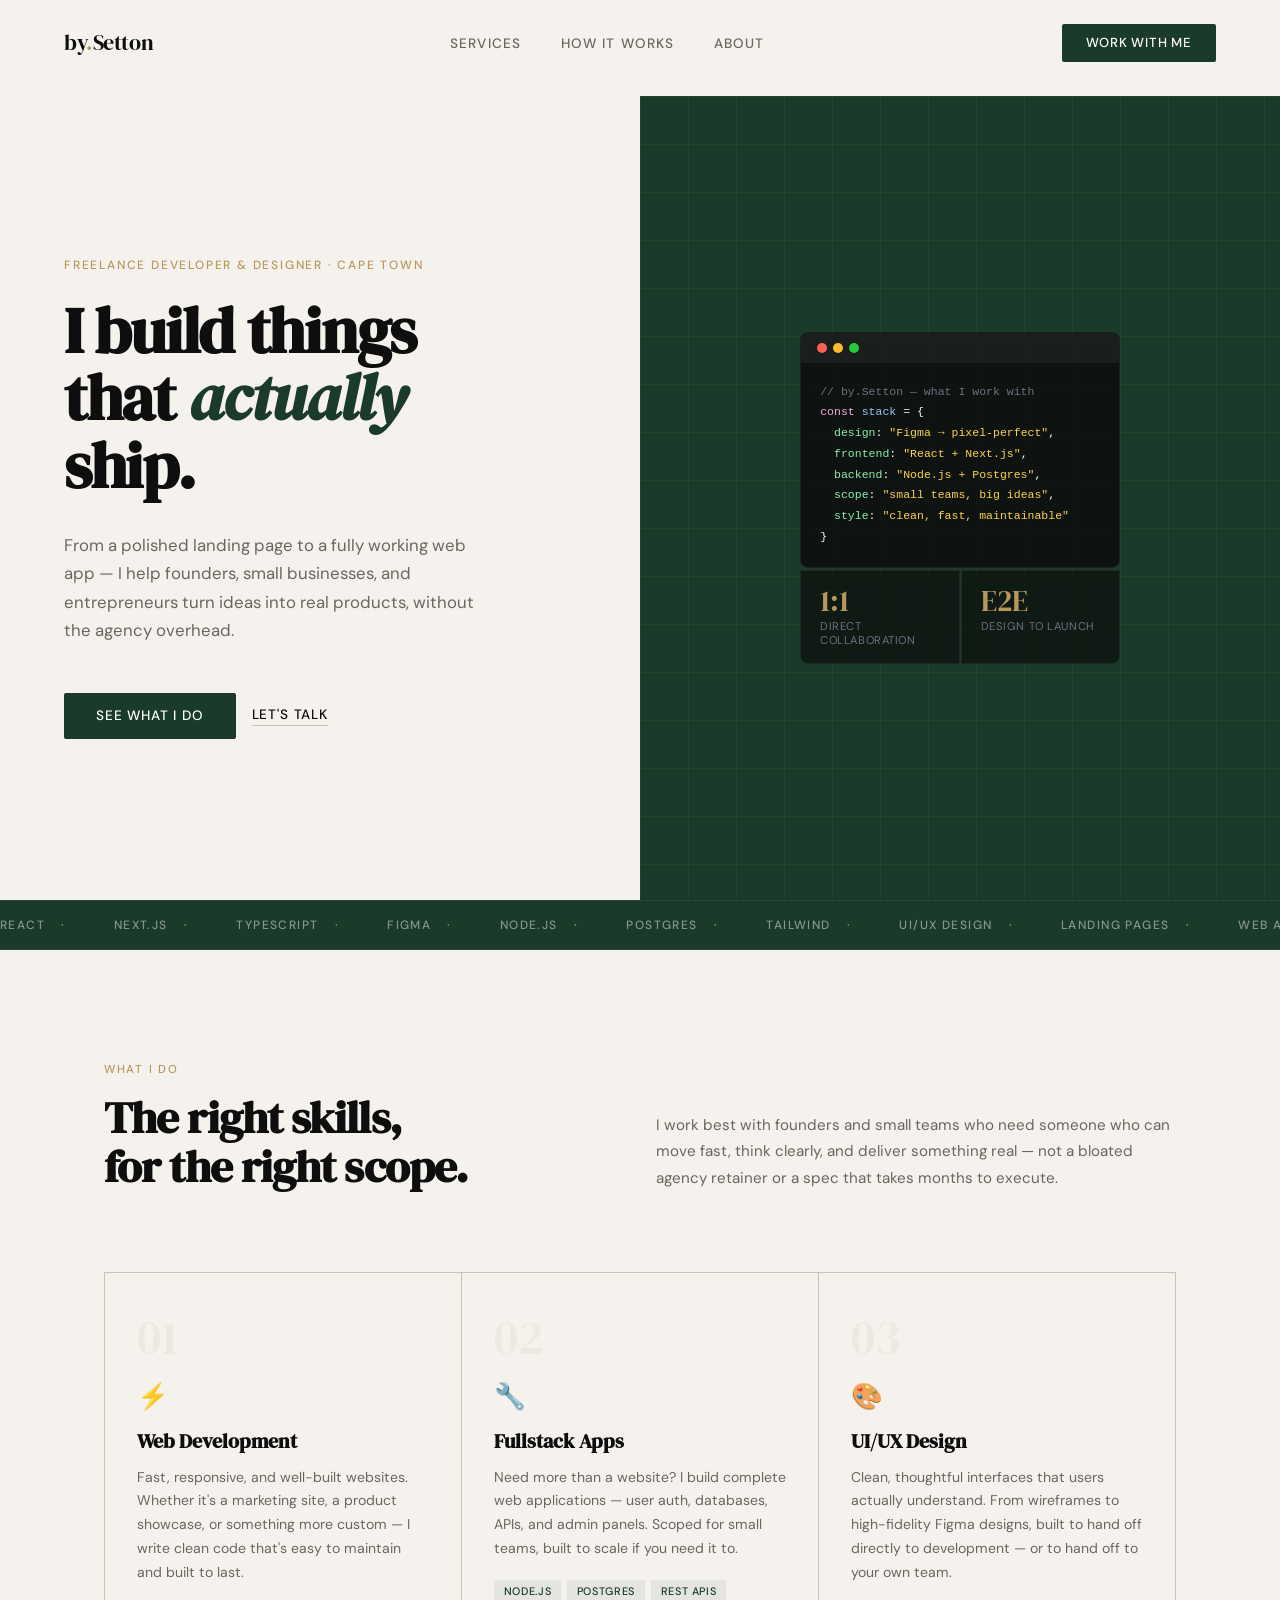
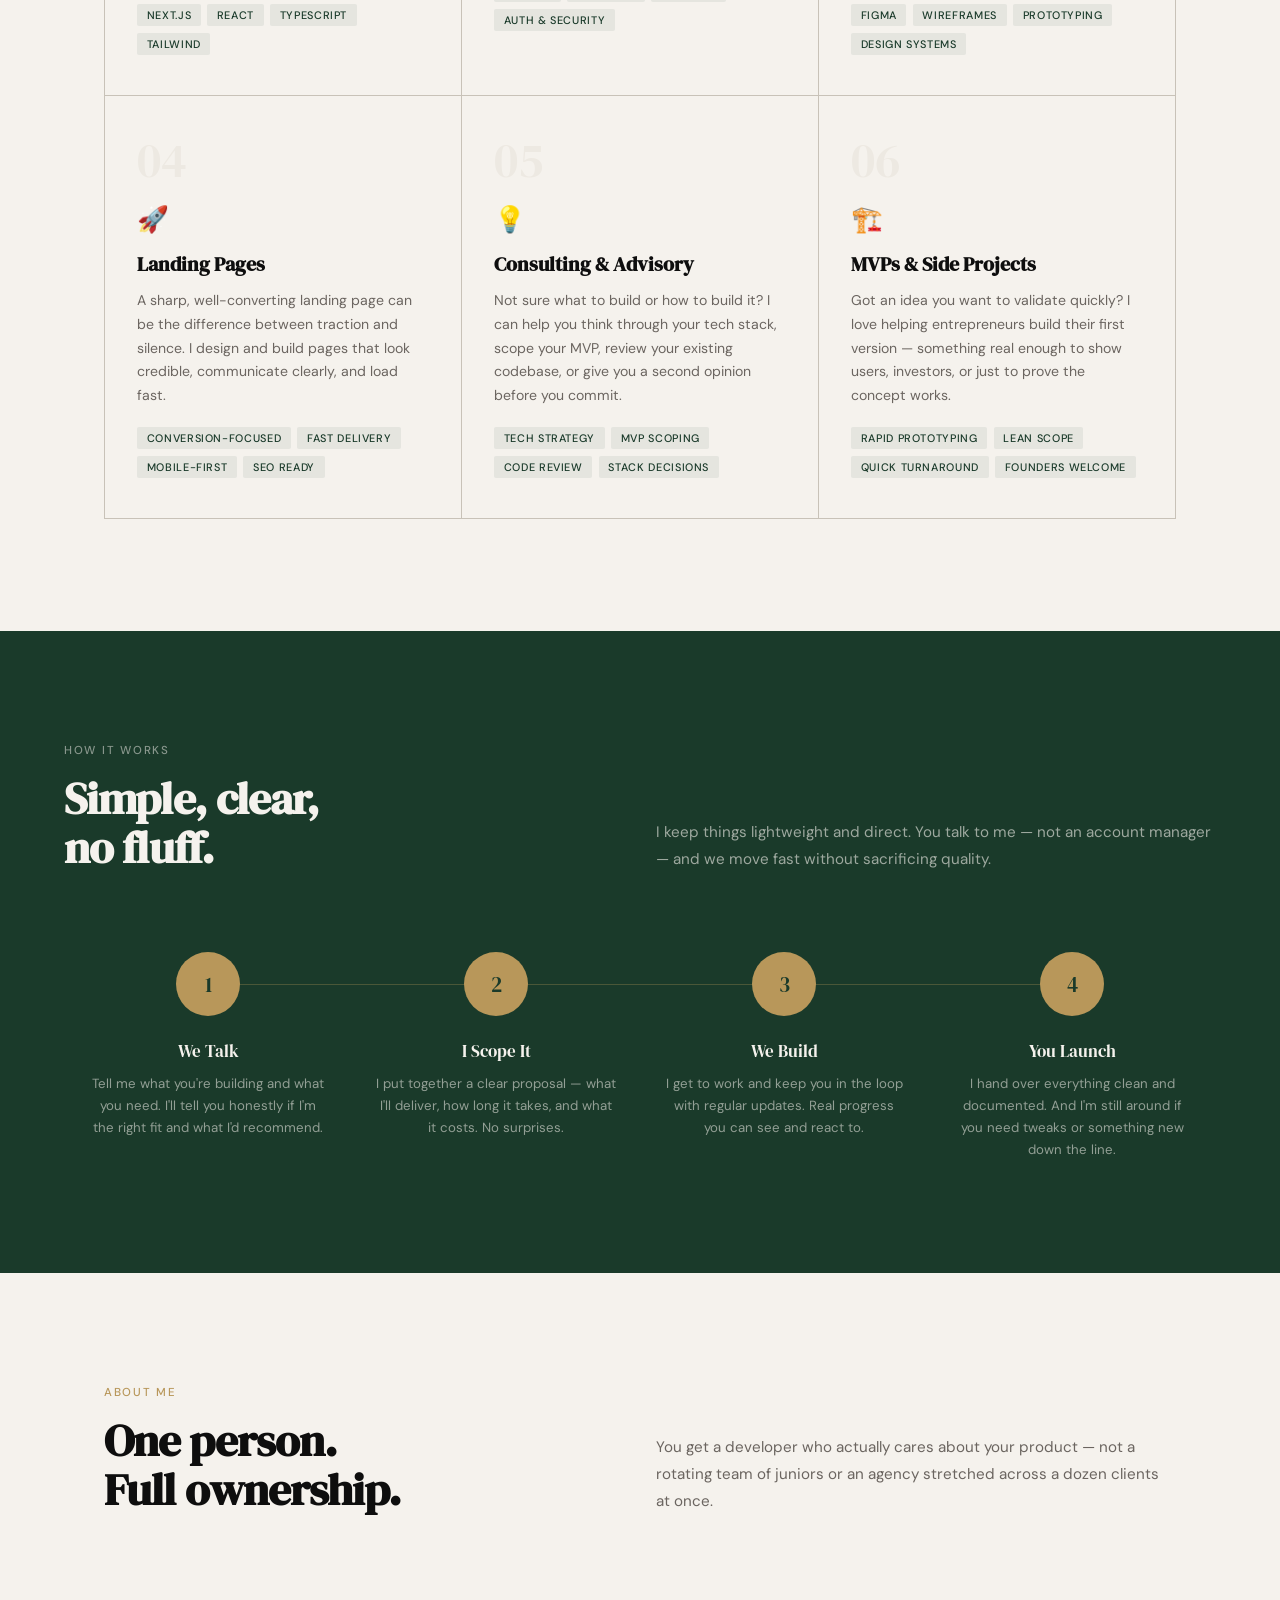
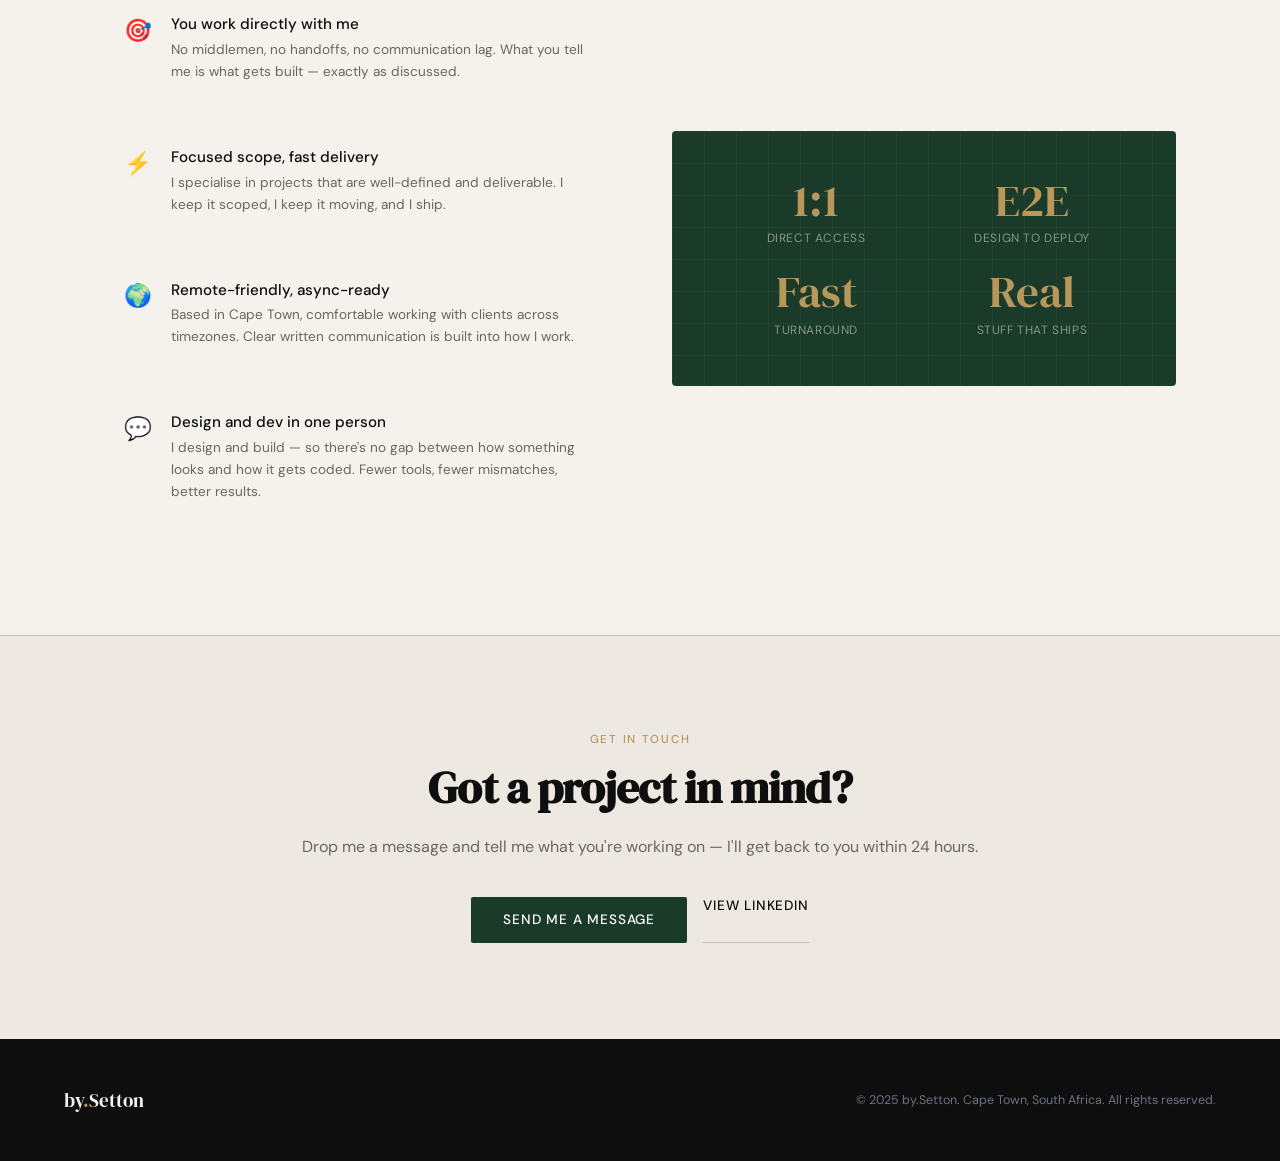
==== index.html @ 758e0b77 "root: Init commit" ====
<!DOCTYPE html>
<html lang="en">
<head>
<meta charset="UTF-8"/>
<meta name="viewport" content="width=device-width, initial-scale=1.0"/>
<title>by.Setton — Freelance Developer & Designer</title>
<link rel="preconnect" href="https://fonts.googleapis.com"/>
<link rel="preconnect" href="https://fonts.gstatic.com" crossorigin/>
<link href="https://fonts.googleapis.com/css2?family=DM+Serif+Display:ital@0;1&family=DM+Sans:wght@300;400;500&display=swap" rel="stylesheet"/>
<link rel="stylesheet" href="css/styles.css"/>
</head>
<body>

<!-- NAV -->
<nav id="nav">
  <div class="nav-logo">by<span>.</span>Setton</div>
  <ul class="nav-links">
    <li><a href="#services">Services</a></li>
    <li><a href="#process">How It Works</a></li>
    <li><a href="#why">About</a></li>
  </ul>
  <a href="#contact" class="nav-cta">Work With Me</a>
</nav>

<!-- HERO -->
<section class="hero">
  <div class="hero-left">
    <p class="hero-eyebrow">Freelance Developer & Designer · Cape Town</p>
    <h1 class="hero-title">I build things<br/>that <em>actually</em><br/>ship.</h1>
    <p class="hero-sub">From a polished landing page to a fully working web app — I help founders, small businesses, and entrepreneurs turn ideas into real products, without the agency overhead.</p>
    <div class="hero-actions">
      <a href="#services" class="btn-primary">See What I Do</a>
      <a href="#contact" class="btn-ghost">Let's Talk</a>
    </div>
  </div>
  <div class="hero-right">
    <div class="hero-grid"></div>
    <div class="hero-float">
      <div class="code-window">
        <div class="code-bar">
          <div class="code-dot"></div>
          <div class="code-dot"></div>
          <div class="code-dot"></div>
        </div>
        <div class="code-body">
          <div><span class="c-gray">// by.Setton — what I work with</span></div>
          <div><span class="c-pink">const</span> <span class="c-blue">stack</span> <span class="c-white">= {</span></div>
          <div>&nbsp; <span class="c-green">design</span><span class="c-white">:</span> <span class="c-gold">"Figma → pixel-perfect"</span><span class="c-white">,</span></div>
          <div>&nbsp; <span class="c-green">frontend</span><span class="c-white">:</span> <span class="c-gold">"React + Next.js"</span><span class="c-white">,</span></div>
          <div>&nbsp; <span class="c-green">backend</span><span class="c-white">:</span> <span class="c-gold">"Node.js + Postgres"</span><span class="c-white">,</span></div>
          <div>&nbsp; <span class="c-green">scope</span><span class="c-white">:</span> <span class="c-gold">"small teams, big ideas"</span><span class="c-white">,</span></div>
          <div>&nbsp; <span class="c-green">style</span><span class="c-white">:</span> <span class="c-gold">"clean, fast, maintainable"</span></div>
          <div><span class="c-white">}</span></div>
        </div>
      </div>
      <div class="stat-row">
        <div class="stat-card">
          <div class="stat-num">1:1</div>
          <div class="stat-label">Direct collaboration</div>
        </div>
        <div class="stat-card">
          <div class="stat-num">E2E</div>
          <div class="stat-label">Design to launch</div>
        </div>
      </div>
    </div>
  </div>
</section>

<!-- MARQUEE -->
<div class="marquee-wrap">
  <div class="marquee-track">
    <span class="marquee-item">React</span>
    <span class="marquee-item">Next.js</span>
    <span class="marquee-item">TypeScript</span>
    <span class="marquee-item">Figma</span>
    <span class="marquee-item">Node.js</span>
    <span class="marquee-item">Postgres</span>
    <span class="marquee-item">Tailwind</span>
    <span class="marquee-item">UI/UX Design</span>
    <span class="marquee-item">Landing Pages</span>
    <span class="marquee-item">Web Apps</span>
    <span class="marquee-item">MVPs</span>
    <span class="marquee-item">Consulting</span>
    <span class="marquee-item">React</span>
    <span class="marquee-item">Next.js</span>
    <span class="marquee-item">TypeScript</span>
    <span class="marquee-item">Figma</span>
    <span class="marquee-item">Node.js</span>
    <span class="marquee-item">Postgres</span>
    <span class="marquee-item">Tailwind</span>
    <span class="marquee-item">UI/UX Design</span>
    <span class="marquee-item">Landing Pages</span>
    <span class="marquee-item">Web Apps</span>
    <span class="marquee-item">MVPs</span>
    <span class="marquee-item">Consulting</span>
  </div>
</div>

<!-- SERVICES -->
<section class="services" id="services">
  <div class="section-header">
    <div>
      <p class="section-eyebrow">What I Do</p>
      <h2 class="section-title">The right skills,<br/>for the right scope.</h2>
    </div>
    <p class="section-desc">I work best with founders and small teams who need someone who can move fast, think clearly, and deliver something real — not a bloated agency retainer or a spec that takes months to execute.</p>
  </div>

  <div class="services-grid">

    <div class="service-card">
      <div class="service-num">01</div>
      <div class="service-icon">⚡</div>
      <h3 class="service-name">Web Development</h3>
      <p class="service-desc">Fast, responsive, and well-built websites. Whether it's a marketing site, a product showcase, or something more custom — I write clean code that's easy to maintain and built to last.</p>
      <div class="service-tags">
        <span class="tag">Next.js</span>
        <span class="tag">React</span>
        <span class="tag">TypeScript</span>
        <span class="tag">Tailwind</span>
      </div>
    </div>

    <div class="service-card">
      <div class="service-num">02</div>
      <div class="service-icon">🔧</div>
      <h3 class="service-name">Fullstack Apps</h3>
      <p class="service-desc">Need more than a website? I build complete web applications — user auth, databases, APIs, and admin panels. Scoped for small teams, built to scale if you need it to.</p>
      <div class="service-tags">
        <span class="tag">Node.js</span>
        <span class="tag">Postgres</span>
        <span class="tag">REST APIs</span>
        <span class="tag">Auth & Security</span>
      </div>
    </div>

    <div class="service-card">
      <div class="service-num">03</div>
      <div class="service-icon">🎨</div>
      <h3 class="service-name">UI/UX Design</h3>
      <p class="service-desc">Clean, thoughtful interfaces that users actually understand. From wireframes to high-fidelity Figma designs, built to hand off directly to development — or to hand off to your own team.</p>
      <div class="service-tags">
        <span class="tag">Figma</span>
        <span class="tag">Wireframes</span>
        <span class="tag">Prototyping</span>
        <span class="tag">Design Systems</span>
      </div>
    </div>

    <div class="service-card">
      <div class="service-num">04</div>
      <div class="service-icon">🚀</div>
      <h3 class="service-name">Landing Pages</h3>
      <p class="service-desc">A sharp, well-converting landing page can be the difference between traction and silence. I design and build pages that look credible, communicate clearly, and load fast.</p>
      <div class="service-tags">
        <span class="tag">Conversion-focused</span>
        <span class="tag">Fast delivery</span>
        <span class="tag">Mobile-first</span>
        <span class="tag">SEO ready</span>
      </div>
    </div>

    <div class="service-card">
      <div class="service-num">05</div>
      <div class="service-icon">💡</div>
      <h3 class="service-name">Consulting & Advisory</h3>
      <p class="service-desc">Not sure what to build or how to build it? I can help you think through your tech stack, scope your MVP, review your existing codebase, or give you a second opinion before you commit.</p>
      <div class="service-tags">
        <span class="tag">Tech strategy</span>
        <span class="tag">MVP scoping</span>
        <span class="tag">Code review</span>
        <span class="tag">Stack decisions</span>
      </div>
    </div>

    <div class="service-card">
      <div class="service-num">06</div>
      <div class="service-icon">🏗️</div>
      <h3 class="service-name">MVPs & Side Projects</h3>
      <p class="service-desc">Got an idea you want to validate quickly? I love helping entrepreneurs build their first version — something real enough to show users, investors, or just to prove the concept works.</p>
      <div class="service-tags">
        <span class="tag">Rapid prototyping</span>
        <span class="tag">Lean scope</span>
        <span class="tag">Quick turnaround</span>
        <span class="tag">Founders welcome</span>
      </div>
    </div>

  </div>
</section>

<!-- PROCESS -->
<section class="process" id="process">
  <div class="process-inner">
    <div class="section-header">
      <div>
        <p class="section-eyebrow">How It Works</p>
        <h2 class="section-title">Simple, clear,<br/>no fluff.</h2>
      </div>
      <p class="section-desc">I keep things lightweight and direct. You talk to me — not an account manager — and we move fast without sacrificing quality.</p>
    </div>
    <div class="process-steps">
      <div class="step">
        <div class="step-num">1</div>
        <div class="step-name">We Talk</div>
        <div class="step-desc">Tell me what you're building and what you need. I'll tell you honestly if I'm the right fit and what I'd recommend.</div>
      </div>
      <div class="step">
        <div class="step-num">2</div>
        <div class="step-name">I Scope It</div>
        <div class="step-desc">I put together a clear proposal — what I'll deliver, how long it takes, and what it costs. No surprises.</div>
      </div>
      <div class="step">
        <div class="step-num">3</div>
        <div class="step-name">We Build</div>
        <div class="step-desc">I get to work and keep you in the loop with regular updates. Real progress you can see and react to.</div>
      </div>
      <div class="step">
        <div class="step-num">4</div>
        <div class="step-name">You Launch</div>
        <div class="step-desc">I hand over everything clean and documented. And I'm still around if you need tweaks or something new down the line.</div>
      </div>
    </div>
  </div>
</section>

<!-- WHY -->
<section id="why">
  <div class="why">
    <div class="section-header">
      <div>
        <p class="section-eyebrow">About Me</p>
        <h2 class="section-title">One person.<br/>Full ownership.</h2>
      </div>
      <p class="section-desc">You get a developer who actually cares about your product — not a rotating team of juniors or an agency stretched across a dozen clients at once.</p>
    </div>
    <div class="why-grid">
      <div class="why-list">
        <div class="why-item">
          <div class="why-icon">🎯</div>
          <div>
            <div class="why-text-title">You work directly with me</div>
            <div class="why-text-body">No middlemen, no handoffs, no communication lag. What you tell me is what gets built — exactly as discussed.</div>
          </div>
        </div>
        <div class="why-item">
          <div class="why-icon">⚡</div>
          <div>
            <div class="why-text-title">Focused scope, fast delivery</div>
            <div class="why-text-body">I specialise in projects that are well-defined and deliverable. I keep it scoped, I keep it moving, and I ship.</div>
          </div>
        </div>
        <div class="why-item">
          <div class="why-icon">🌍</div>
          <div>
            <div class="why-text-title">Remote-friendly, async-ready</div>
            <div class="why-text-body">Based in Cape Town, comfortable working with clients across timezones. Clear written communication is built into how I work.</div>
          </div>
        </div>
        <div class="why-item">
          <div class="why-icon">💬</div>
          <div>
            <div class="why-text-title">Design and dev in one person</div>
            <div class="why-text-body">I design and build — so there's no gap between how something looks and how it gets coded. Fewer tools, fewer mismatches, better results.</div>
          </div>
        </div>
      </div>
      <div class="why-visual">
        <div class="why-visual-grid"></div>
        <div class="why-stat-grid">
          <div class="why-stat">
            <div class="why-stat-num">1:1</div>
            <div class="why-stat-label">Direct access</div>
          </div>
          <div class="why-stat">
            <div class="why-stat-num">E2E</div>
            <div class="why-stat-label">Design to deploy</div>
          </div>
          <div class="why-stat">
            <div class="why-stat-num">Fast</div>
            <div class="why-stat-label">Turnaround</div>
          </div>
          <div class="why-stat">
            <div class="why-stat-num">Real</div>
            <div class="why-stat-label">Stuff that ships</div>
          </div>
        </div>
      </div>
    </div>
  </div>
</section>

<!-- CTA -->
<section class="cta-section" id="contact">
  <p class="section-eyebrow">Get In Touch</p>
  <h2 class="section-title">Got a project in mind?</h2>
  <p class="cta-sub">Drop me a message and tell me what you're working on — I'll get back to you within 24 hours.</p>
  <div class="cta-buttons">
    <a href="mailto:setton.b@gmail.com" class="btn-primary">Send Me a Message</a>
    <a href="https://linkedin.com/in/baraksetton-a62919128" class="btn-ghost" target="_blank">View LinkedIn</a>
  </div>
</section>

<!-- FOOTER -->
<footer>
  <div class="footer-logo">by<span>.</span>Setton</div>
  <div class="footer-right">© 2025 by.Setton. Cape Town, South Africa. All rights reserved.</div>
</footer>

<script src="js/script.js"></script>
</body>
</html>
---- css/styles.css ----
*, *::before, *::after { box-sizing: border-box; margin: 0; padding: 0; }

  :root {
    --ink:    #0E0E0E;
    --paper:  #F5F2ED;
    --cream:  #EDE9E2;
    --stone:  #C8C2B8;
    --accent: #1A3A2A;
    --gold:   #B8975A;
    --mid:    #6B6560;
    --white:  #FFFFFF;
  }

  html { scroll-behavior: smooth; }

  body {
    font-family: 'DM Sans', sans-serif;
    background: var(--paper);
    color: var(--ink);
    overflow-x: hidden;
  }

  /* ── NAV ── */
  nav {
    position: fixed; top: 0; left: 0; right: 0; z-index: 100;
    display: flex; align-items: center; justify-content: space-between;
    padding: 1.5rem 4rem;
    background: transparent;
    transition: background 0.4s, backdrop-filter 0.4s;
  }
  nav.scrolled {
    background: rgba(245,242,237,0.92);
    backdrop-filter: blur(12px);
    border-bottom: 1px solid var(--stone);
  }
  .nav-logo {
    font-family: 'DM Serif Display', serif;
    font-size: 1.35rem;
    color: var(--ink);
    letter-spacing: -0.02em;
  }
  .nav-logo span { color: var(--gold); }
  .nav-links { display: flex; gap: 2.5rem; list-style: none; }
  .nav-links a {
    font-size: 0.85rem; font-weight: 500; letter-spacing: 0.08em;
    text-transform: uppercase; color: var(--mid); text-decoration: none;
    transition: color 0.2s;
  }
  .nav-links a:hover { color: var(--ink); }
  .nav-cta {
    font-size: 0.82rem; font-weight: 500; letter-spacing: 0.06em;
    text-transform: uppercase; color: var(--white);
    background: var(--accent); padding: 0.65rem 1.5rem;
    text-decoration: none; border-radius: 2px;
    transition: background 0.2s, transform 0.15s;
  }
  .nav-cta:hover { background: var(--gold); transform: translateY(-1px); }

  /* ── HERO ── */
  .hero {
    min-height: 100vh;
    display: grid;
    grid-template-columns: 1fr 1fr;
    padding-top: 6rem;
    overflow: hidden;
  }
  .hero-left {
    display: flex; flex-direction: column; justify-content: center;
    padding: 6rem 4rem 6rem 4rem;
    position: relative;
  }
  .hero-eyebrow {
    font-size: 0.75rem; font-weight: 500; letter-spacing: 0.15em;
    text-transform: uppercase; color: var(--gold); margin-bottom: 1.5rem;
    opacity: 0; animation: fadeUp 0.8s 0.2s forwards;
  }
  .hero-title {
    font-family: 'DM Serif Display', serif;
    font-size: clamp(3rem, 5vw, 4.8rem);
    line-height: 1.05;
    letter-spacing: -0.02em;
    color: var(--ink);
    margin-bottom: 2rem;
    opacity: 0; animation: fadeUp 0.8s 0.4s forwards;
  }
  .hero-title em { font-style: italic; color: var(--accent); }
  .hero-sub {
    font-size: 1.05rem; line-height: 1.7; color: var(--mid);
    max-width: 420px; margin-bottom: 3rem;
    opacity: 0; animation: fadeUp 0.8s 0.6s forwards;
  }
  .hero-actions {
    display: flex; gap: 1rem; align-items: center;
    opacity: 0; animation: fadeUp 0.8s 0.8s forwards;
  }
  .btn-primary {
    font-size: 0.85rem; font-weight: 500; letter-spacing: 0.06em;
    text-transform: uppercase; color: var(--white);
    background: var(--accent); padding: 0.9rem 2rem;
    text-decoration: none; border-radius: 2px;
    transition: background 0.2s, transform 0.15s;
  }
  .btn-primary:hover { background: var(--gold); transform: translateY(-2px); }
  .btn-ghost {
    font-size: 0.85rem; font-weight: 500; letter-spacing: 0.06em;
    text-transform: uppercase; color: var(--ink);
    text-decoration: none; border-bottom: 1px solid var(--stone);
    padding-bottom: 2px; transition: border-color 0.2s, color 0.2s;
  }
  .btn-ghost:hover { border-color: var(--gold); color: var(--gold); }

  .hero-right {
    position: relative; overflow: hidden;
    background: var(--accent);
    display: flex; align-items: center; justify-content: center;
  }
  .hero-grid {
    position: absolute; inset: 0;
    background-image:
      linear-gradient(rgba(184,151,90,0.08) 1px, transparent 1px),
      linear-gradient(90deg, rgba(184,151,90,0.08) 1px, transparent 1px);
    background-size: 48px 48px;
  }
  .hero-float {
    position: relative; z-index: 2;
    display: flex; flex-direction: column; gap: 1px;
    width: 320px;
    opacity: 0; animation: fadeIn 1s 1s forwards;
  }
  .code-window {
    background: rgba(14,14,14,0.85); border-radius: 8px;
    overflow: hidden; backdrop-filter: blur(8px);
    border: 1px solid rgba(255,255,255,0.06);
  }
  .code-bar {
    background: rgba(255,255,255,0.05); padding: 0.6rem 1rem;
    display: flex; gap: 6px; align-items: center;
  }
  .code-dot { width: 10px; height: 10px; border-radius: 50%; }
  .code-dot:nth-child(1) { background: #FF5F57; }
  .code-dot:nth-child(2) { background: #FEBC2E; }
  .code-dot:nth-child(3) { background: #28C840; }
  .code-body { padding: 1.2rem 1.2rem; font-family: 'Courier New', monospace; font-size: 0.72rem; line-height: 1.8; }
  .c-gray  { color: #6B7280; }
  .c-green { color: #86EFAC; }
  .c-blue  { color: #93C5FD; }
  .c-gold  { color: #FCD34D; }
  .c-white { color: #F9FAFB; }
  .c-pink  { color: #F9A8D4; }

  .stat-row {
    display: grid; grid-template-columns: 1fr 1fr; gap: 1px; margin-top: 1px;
  }
  .stat-card {
    background: rgba(14,14,14,0.7); padding: 1rem 1.2rem;
    backdrop-filter: blur(8px);
    border: 1px solid rgba(255,255,255,0.06);
  }
  .stat-card:first-child { border-radius: 0 0 0 8px; }
  .stat-card:last-child { border-radius: 0 0 8px 0; }
  .stat-num {
    font-family: 'DM Serif Display', serif;
    font-size: 1.8rem; color: var(--gold); line-height: 1;
    margin-bottom: 0.2rem;
  }
  .stat-label { font-size: 0.7rem; color: #6B7280; letter-spacing: 0.05em; text-transform: uppercase; }

  /* ── MARQUEE ── */
  .marquee-wrap {
    background: var(--accent); padding: 1rem 0; overflow: hidden;
    border-top: 1px solid rgba(255,255,255,0.06);
    border-bottom: 1px solid rgba(255,255,255,0.06);
  }
  .marquee-track {
    display: flex; gap: 3rem; width: max-content;
    animation: marquee 28s linear infinite;
  }
  .marquee-item {
    font-size: 0.75rem; font-weight: 500; letter-spacing: 0.12em;
    text-transform: uppercase; color: rgba(245,242,237,0.5);
    white-space: nowrap; display: flex; align-items: center; gap: 1rem;
  }
  .marquee-item::after { content: "·"; color: var(--gold); }

  /* ── SERVICES ── */
  .services {
    padding: 7rem 4rem;
    max-width: 1200px; margin: 0 auto;
  }
  .section-header {
    display: grid; grid-template-columns: 1fr 1fr;
    gap: 2rem; align-items: end;
    margin-bottom: 5rem;
  }
  .section-eyebrow {
    font-size: 0.72rem; font-weight: 500; letter-spacing: 0.15em;
    text-transform: uppercase; color: var(--gold);
    margin-bottom: 1rem;
  }
  .section-title {
    font-family: 'DM Serif Display', serif;
    font-size: clamp(2rem, 3.5vw, 3rem);
    line-height: 1.1; letter-spacing: -0.02em; color: var(--ink);
  }
  .section-desc {
    font-size: 0.95rem; line-height: 1.75; color: var(--mid);
    align-self: end;
  }

  .services-grid {
    display: grid;
    grid-template-columns: repeat(3, 1fr);
    gap: 1px;
    background: var(--stone);
    border: 1px solid var(--stone);
  }
  .service-card {
    background: var(--paper);
    padding: 2.5rem 2rem;
    transition: background 0.3s;
    cursor: default;
    position: relative; overflow: hidden;
  }
  .service-card::before {
    content: '';
    position: absolute; bottom: 0; left: 0; right: 0;
    height: 3px; background: var(--gold);
    transform: scaleX(0); transform-origin: left;
    transition: transform 0.3s;
  }
  .service-card:hover { background: var(--cream); }
  .service-card:hover::before { transform: scaleX(1); }
  .service-num {
    font-family: 'DM Serif Display', serif;
    font-size: 3rem; color: var(--cream);
    line-height: 1; margin-bottom: 1.2rem;
    transition: color 0.3s;
  }
  .service-card:hover .service-num { color: var(--stone); }
  .service-icon { font-size: 1.6rem; margin-bottom: 1rem; }
  .service-name {
    font-family: 'DM Serif Display', serif;
    font-size: 1.25rem; color: var(--ink);
    margin-bottom: 0.8rem; line-height: 1.2;
  }
  .service-desc {
    font-size: 0.88rem; line-height: 1.7; color: var(--mid);
    margin-bottom: 1.2rem;
  }
  .service-tags { display: flex; flex-wrap: wrap; gap: 0.4rem; }
  .tag {
    font-size: 0.68rem; font-weight: 500; letter-spacing: 0.06em;
    text-transform: uppercase; color: var(--accent);
    background: rgba(26,58,42,0.07);
    padding: 0.25rem 0.6rem; border-radius: 2px;
  }

  /* ── PROCESS ── */
  .process {
    background: var(--accent);
    padding: 7rem 4rem;
  }
  .process-inner { max-width: 1200px; margin: 0 auto; }
  .process .section-title,
  .process .section-eyebrow { color: rgba(245,242,237,0.5); }
  .process .section-title { color: var(--paper); }
  .process .section-desc { color: rgba(245,242,237,0.6); }

  .process-steps {
    display: grid; grid-template-columns: repeat(4, 1fr);
    gap: 0; margin-top: 4rem;
    position: relative;
  }
  .process-steps::before {
    content: '';
    position: absolute; top: 2rem; left: 12.5%; right: 12.5%;
    height: 1px; background: rgba(184,151,90,0.3);
  }
  .step { padding: 0 1.5rem; text-align: center; }
  .step-num {
    width: 4rem; height: 4rem; border-radius: 50%;
    background: var(--gold); color: var(--accent);
    font-family: 'DM Serif Display', serif; font-size: 1.3rem;
    display: flex; align-items: center; justify-content: center;
    margin: 0 auto 1.5rem; position: relative; z-index: 1;
  }
  .step-name {
    font-family: 'DM Serif Display', serif;
    font-size: 1.05rem; color: var(--paper);
    margin-bottom: 0.6rem;
  }
  .step-desc { font-size: 0.83rem; line-height: 1.65; color: rgba(245,242,237,0.55); }

  /* ── WHY ME ── */
  .why {
    padding: 7rem 4rem;
    max-width: 1200px; margin: 0 auto;
  }
  .why-grid {
    display: grid; grid-template-columns: 1fr 1fr;
    gap: 4rem; align-items: center; margin-top: 4rem;
  }
  .why-list { display: flex; flex-direction: column; gap: 1.5rem; }
  .why-item {
    display: flex; gap: 1.2rem; align-items: flex-start;
    padding: 1.2rem; border: 1px solid transparent;
    border-radius: 4px; transition: border-color 0.2s, background 0.2s;
  }
  .why-item:hover { border-color: var(--stone); background: var(--cream); }
  .why-icon { font-size: 1.4rem; flex-shrink: 0; margin-top: 0.1rem; }
  .why-text-title { font-weight: 500; font-size: 0.95rem; margin-bottom: 0.3rem; color: var(--ink); }
  .why-text-body { font-size: 0.85rem; line-height: 1.6; color: var(--mid); }
  .why-visual {
    background: var(--accent); border-radius: 4px;
    padding: 3rem; position: relative; overflow: hidden;
  }
  .why-visual-grid {
    position: absolute; inset: 0;
    background-image:
      linear-gradient(rgba(184,151,90,0.07) 1px, transparent 1px),
      linear-gradient(90deg, rgba(184,151,90,0.07) 1px, transparent 1px);
    background-size: 32px 32px;
  }
  .why-stat-grid { display: grid; grid-template-columns: 1fr 1fr; gap: 1.5rem; position: relative; z-index: 1; }
  .why-stat { text-align: center; }
  .why-stat-num {
    font-family: 'DM Serif Display', serif;
    font-size: 2.8rem; color: var(--gold); line-height: 1;
  }
  .why-stat-label { font-size: 0.75rem; color: rgba(245,242,237,0.5); margin-top: 0.4rem; letter-spacing: 0.05em; text-transform: uppercase; }

  /* ── CTA ── */
  .cta-section {
    background: var(--cream); border-top: 1px solid var(--stone);
    padding: 6rem 4rem; text-align: center;
  }
  .cta-section .section-title { margin: 0.5rem auto 1.5rem; max-width: 560px; }
  .cta-sub { font-size: 1rem; color: var(--mid); margin-bottom: 2.5rem; }
  .cta-buttons { display: flex; gap: 1rem; justify-content: center; }

  /* ── FOOTER ── */
  footer {
    background: var(--ink); padding: 3rem 4rem;
    display: flex; align-items: center; justify-content: space-between;
  }
  .footer-logo {
    font-family: 'DM Serif Display', serif;
    font-size: 1.2rem; color: var(--paper);
  }
  .footer-logo span { color: var(--gold); }
  .footer-right { font-size: 0.78rem; color: #6B7280; }

  /* ── ANIMATIONS ── */
  @keyframes fadeUp {
    from { opacity: 0; transform: translateY(24px); }
    to   { opacity: 1; transform: translateY(0); }
  }
  @keyframes fadeIn {
    from { opacity: 0; } to { opacity: 1; }
  }
  @keyframes marquee {
    from { transform: translateX(0); }
    to   { transform: translateX(-50%); }
  }

  /* ── RESPONSIVE ── */
  @media (max-width: 900px) {
    nav { padding: 1.2rem 1.5rem; }
    .nav-links { display: none; }
    .hero { grid-template-columns: 1fr; }
    .hero-right { min-height: 320px; }
    .hero-left { padding: 5rem 1.5rem 3rem; }
    .services, .why, .cta-section { padding: 4rem 1.5rem; }
    .process { padding: 4rem 1.5rem; }
    .services-grid { grid-template-columns: 1fr; }
    .section-header { grid-template-columns: 1fr; }
    .process-steps { grid-template-columns: 1fr 1fr; }
    .process-steps::before { display: none; }
    .why-grid { grid-template-columns: 1fr; }
    footer { flex-direction: column; gap: 1rem; text-align: center; }
  }
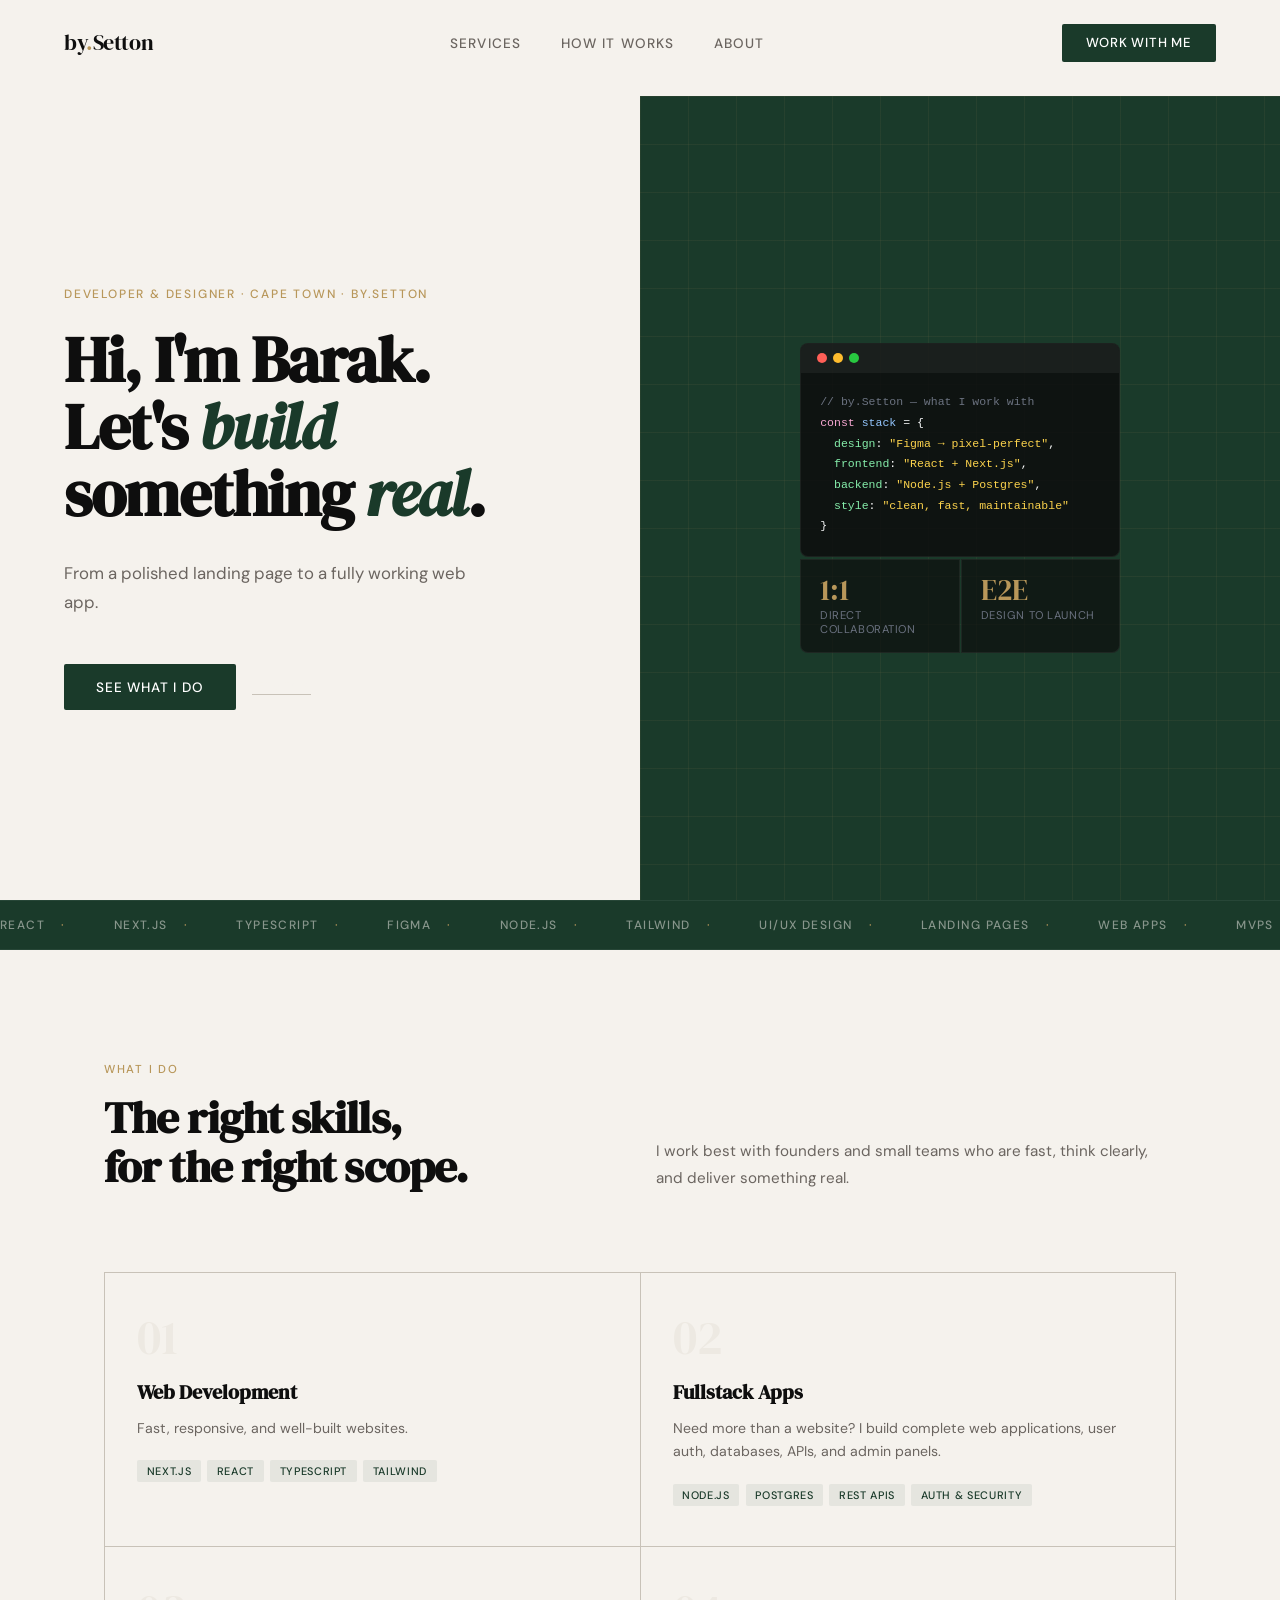
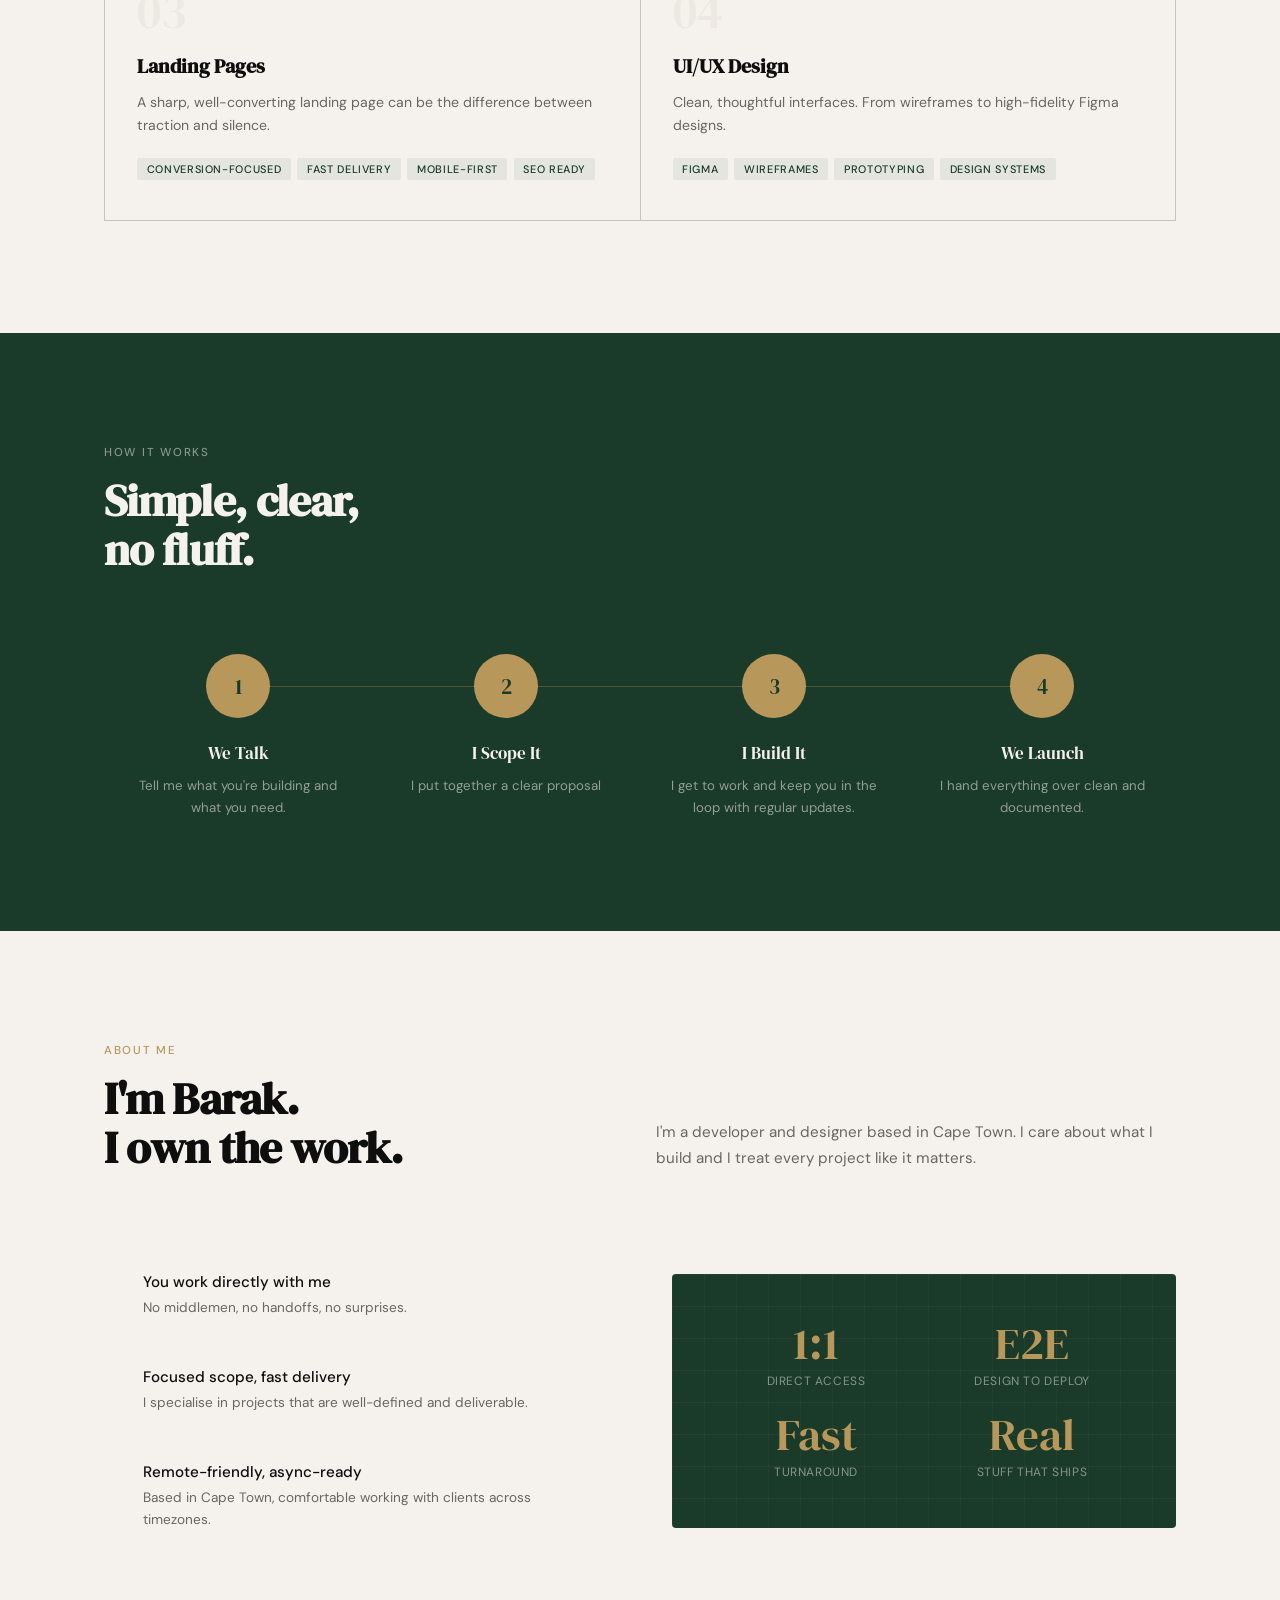
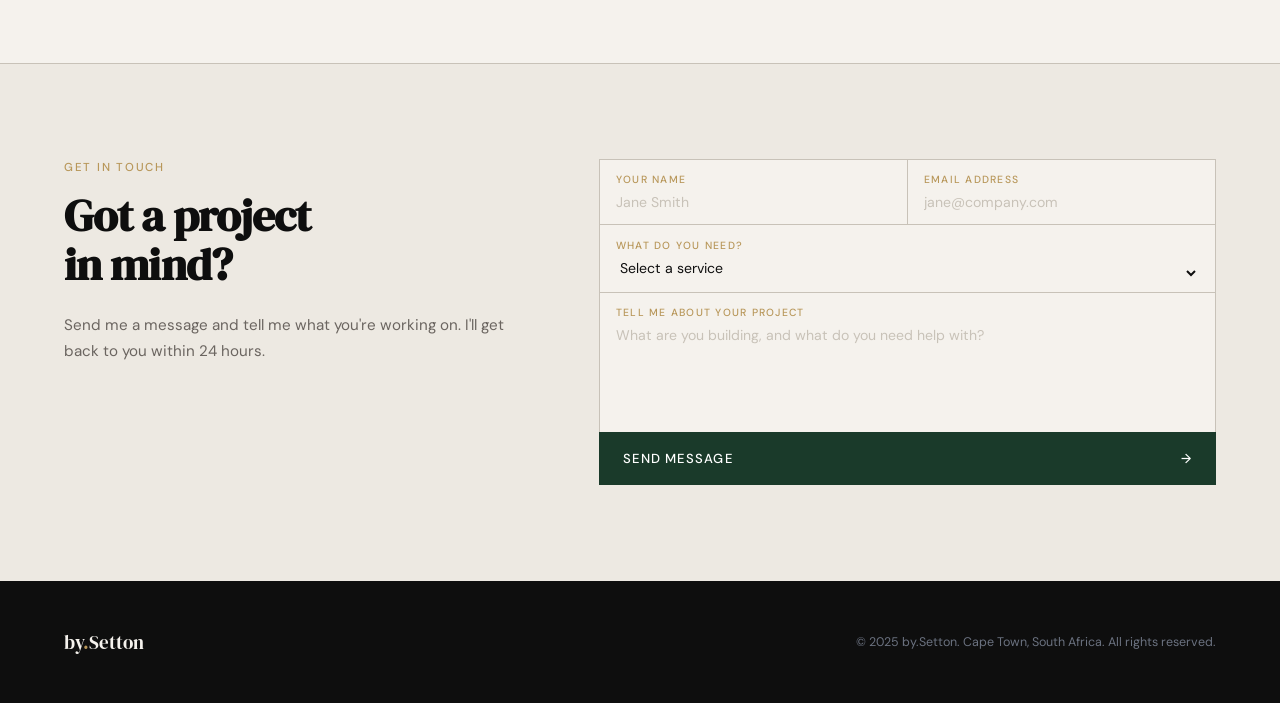
==== commit ed40e890: "root: Add form and update some styling" ====
--- a/index.html
+++ b/index.html
@@ -3,7 +3,7 @@
 <head>
 <meta charset="UTF-8"/>
 <meta name="viewport" content="width=device-width, initial-scale=1.0"/>
-<title>by.Setton — Freelance Developer & Designer</title>
+<title>by.Setton — Barak Setton, Developer & Designer</title>
 <link rel="preconnect" href="https://fonts.googleapis.com"/>
 <link rel="preconnect" href="https://fonts.gstatic.com" crossorigin/>
 <link href="https://fonts.googleapis.com/css2?family=DM+Serif+Display:ital@0;1&family=DM+Sans:wght@300;400;500&display=swap" rel="stylesheet"/>
@@ -25,9 +25,9 @@
 <!-- HERO -->
 <section class="hero">
   <div class="hero-left">
-    <p class="hero-eyebrow">Freelance Developer & Designer · Cape Town</p>
-    <h1 class="hero-title">I build things<br/>that <em>actually</em><br/>ship.</h1>
-    <p class="hero-sub">From a polished landing page to a fully working web app — I help founders, small businesses, and entrepreneurs turn ideas into real products, without the agency overhead.</p>
+    <p class="hero-eyebrow">Developer & Designer · Cape Town · by.Setton</p>
+    <h1 class="hero-title">Hi, I'm Barak.<br/>Let's <em>build</em><br/>something <em>real</em>.</h1>
+    <p class="hero-sub">From a polished landing page to a fully working web app.</p>
     <div class="hero-actions">
       <a href="#services" class="btn-primary">See What I Do</a>
       <a href="#contact" class="btn-ghost">Let's Talk</a>
@@ -48,7 +48,6 @@
           <div>&nbsp; <span class="c-green">design</span><span class="c-white">:</span> <span class="c-gold">"Figma → pixel-perfect"</span><span class="c-white">,</span></div>
           <div>&nbsp; <span class="c-green">frontend</span><span class="c-white">:</span> <span class="c-gold">"React + Next.js"</span><span class="c-white">,</span></div>
           <div>&nbsp; <span class="c-green">backend</span><span class="c-white">:</span> <span class="c-gold">"Node.js + Postgres"</span><span class="c-white">,</span></div>
-          <div>&nbsp; <span class="c-green">scope</span><span class="c-white">:</span> <span class="c-gold">"small teams, big ideas"</span><span class="c-white">,</span></div>
           <div>&nbsp; <span class="c-green">style</span><span class="c-white">:</span> <span class="c-gold">"clean, fast, maintainable"</span></div>
           <div><span class="c-white">}</span></div>
         </div>
@@ -75,7 +74,6 @@
     <span class="marquee-item">TypeScript</span>
     <span class="marquee-item">Figma</span>
     <span class="marquee-item">Node.js</span>
-    <span class="marquee-item">Postgres</span>
     <span class="marquee-item">Tailwind</span>
     <span class="marquee-item">UI/UX Design</span>
     <span class="marquee-item">Landing Pages</span>
@@ -87,7 +85,6 @@
     <span class="marquee-item">TypeScript</span>
     <span class="marquee-item">Figma</span>
     <span class="marquee-item">Node.js</span>
-    <span class="marquee-item">Postgres</span>
     <span class="marquee-item">Tailwind</span>
     <span class="marquee-item">UI/UX Design</span>
     <span class="marquee-item">Landing Pages</span>
@@ -104,16 +101,16 @@
       <p class="section-eyebrow">What I Do</p>
       <h2 class="section-title">The right skills,<br/>for the right scope.</h2>
     </div>
-    <p class="section-desc">I work best with founders and small teams who need someone who can move fast, think clearly, and deliver something real — not a bloated agency retainer or a spec that takes months to execute.</p>
+    <p class="section-desc">I work best with founders and small teams who are fast, think clearly, and deliver something real.</p>
   </div>
 
   <div class="services-grid">
 
     <div class="service-card">
       <div class="service-num">01</div>
-      <div class="service-icon">⚡</div>
+      <div class="service-icon"></div>
       <h3 class="service-name">Web Development</h3>
-      <p class="service-desc">Fast, responsive, and well-built websites. Whether it's a marketing site, a product showcase, or something more custom — I write clean code that's easy to maintain and built to last.</p>
+      <p class="service-desc">Fast, responsive, and well-built websites.</p>
       <div class="service-tags">
         <span class="tag">Next.js</span>
         <span class="tag">React</span>
@@ -124,9 +121,9 @@
 
     <div class="service-card">
       <div class="service-num">02</div>
-      <div class="service-icon">🔧</div>
+      <div class="service-icon"></div>
       <h3 class="service-name">Fullstack Apps</h3>
-      <p class="service-desc">Need more than a website? I build complete web applications — user auth, databases, APIs, and admin panels. Scoped for small teams, built to scale if you need it to.</p>
+      <p class="service-desc">Need more than a website? I build complete web applications, user auth, databases, APIs, and admin panels.</p>
       <div class="service-tags">
         <span class="tag">Node.js</span>
         <span class="tag">Postgres</span>
@@ -137,9 +134,23 @@
 
     <div class="service-card">
       <div class="service-num">03</div>
-      <div class="service-icon">🎨</div>
+      <div class="service-icon"></div>
+      <h3 class="service-name">Landing Pages</h3>
+      <p class="service-desc">A sharp, well-converting landing page can be the difference between traction and silence.</p>
+      <div class="service-tags">
+        <span class="tag">Conversion-focused</span>
+        <span class="tag">Fast delivery</span>
+        <span class="tag">Mobile-first</span>
+        <span class="tag">SEO ready</span>
+      </div>
+    </div>
+
+
+    <div class="service-card">
+      <div class="service-num">04</div>
+      <div class="service-icon"></div>
       <h3 class="service-name">UI/UX Design</h3>
-      <p class="service-desc">Clean, thoughtful interfaces that users actually understand. From wireframes to high-fidelity Figma designs, built to hand off directly to development — or to hand off to your own team.</p>
+      <p class="service-desc">Clean, thoughtful interfaces. From wireframes to high-fidelity Figma designs.</p>
       <div class="service-tags">
         <span class="tag">Figma</span>
         <span class="tag">Wireframes</span>
@@ -147,46 +158,6 @@
         <span class="tag">Design Systems</span>
       </div>
     </div>
-
-    <div class="service-card">
-      <div class="service-num">04</div>
-      <div class="service-icon">🚀</div>
-      <h3 class="service-name">Landing Pages</h3>
-      <p class="service-desc">A sharp, well-converting landing page can be the difference between traction and silence. I design and build pages that look credible, communicate clearly, and load fast.</p>
-      <div class="service-tags">
-        <span class="tag">Conversion-focused</span>
-        <span class="tag">Fast delivery</span>
-        <span class="tag">Mobile-first</span>
-        <span class="tag">SEO ready</span>
-      </div>
-    </div>
-
-    <div class="service-card">
-      <div class="service-num">05</div>
-      <div class="service-icon">💡</div>
-      <h3 class="service-name">Consulting & Advisory</h3>
-      <p class="service-desc">Not sure what to build or how to build it? I can help you think through your tech stack, scope your MVP, review your existing codebase, or give you a second opinion before you commit.</p>
-      <div class="service-tags">
-        <span class="tag">Tech strategy</span>
-        <span class="tag">MVP scoping</span>
-        <span class="tag">Code review</span>
-        <span class="tag">Stack decisions</span>
-      </div>
-    </div>
-
-    <div class="service-card">
-      <div class="service-num">06</div>
-      <div class="service-icon">🏗️</div>
-      <h3 class="service-name">MVPs & Side Projects</h3>
-      <p class="service-desc">Got an idea you want to validate quickly? I love helping entrepreneurs build their first version — something real enough to show users, investors, or just to prove the concept works.</p>
-      <div class="service-tags">
-        <span class="tag">Rapid prototyping</span>
-        <span class="tag">Lean scope</span>
-        <span class="tag">Quick turnaround</span>
-        <span class="tag">Founders welcome</span>
-      </div>
-    </div>
-
   </div>
 </section>
 
@@ -198,28 +169,27 @@
         <p class="section-eyebrow">How It Works</p>
         <h2 class="section-title">Simple, clear,<br/>no fluff.</h2>
       </div>
-      <p class="section-desc">I keep things lightweight and direct. You talk to me — not an account manager — and we move fast without sacrificing quality.</p>
     </div>
     <div class="process-steps">
       <div class="step">
         <div class="step-num">1</div>
         <div class="step-name">We Talk</div>
-        <div class="step-desc">Tell me what you're building and what you need. I'll tell you honestly if I'm the right fit and what I'd recommend.</div>
+        <div class="step-desc">Tell me what you're building and what you need.</div>
       </div>
       <div class="step">
         <div class="step-num">2</div>
         <div class="step-name">I Scope It</div>
-        <div class="step-desc">I put together a clear proposal — what I'll deliver, how long it takes, and what it costs. No surprises.</div>
+        <div class="step-desc">I put together a clear proposal</div>
       </div>
       <div class="step">
         <div class="step-num">3</div>
-        <div class="step-name">We Build</div>
-        <div class="step-desc">I get to work and keep you in the loop with regular updates. Real progress you can see and react to.</div>
+        <div class="step-name">I Build It</div>
+        <div class="step-desc">I get to work and keep you in the loop with regular updates.</div>
       </div>
       <div class="step">
         <div class="step-num">4</div>
-        <div class="step-name">You Launch</div>
-        <div class="step-desc">I hand over everything clean and documented. And I'm still around if you need tweaks or something new down the line.</div>
+        <div class="step-name">We Launch</div>
+        <div class="step-desc">I hand everything over clean and documented.</div>
       </div>
     </div>
   </div>
@@ -231,38 +201,31 @@
     <div class="section-header">
       <div>
         <p class="section-eyebrow">About Me</p>
-        <h2 class="section-title">One person.<br/>Full ownership.</h2>
-      </div>
-      <p class="section-desc">You get a developer who actually cares about your product — not a rotating team of juniors or an agency stretched across a dozen clients at once.</p>
+        <h2 class="section-title">I'm Barak.<br/>I own the work.</h2>
+      </div>
+      <p class="section-desc">I'm a developer and designer based in Cape Town. I care about what I build and I treat every project like it matters.</p>
     </div>
     <div class="why-grid">
       <div class="why-list">
         <div class="why-item">
-          <div class="why-icon">🎯</div>
+          <div class="why-icon"></div>
           <div>
             <div class="why-text-title">You work directly with me</div>
-            <div class="why-text-body">No middlemen, no handoffs, no communication lag. What you tell me is what gets built — exactly as discussed.</div>
+            <div class="why-text-body">No middlemen, no handoffs, no surprises.</div>
           </div>
         </div>
         <div class="why-item">
-          <div class="why-icon">⚡</div>
+          <div class="why-icon"></div>
           <div>
             <div class="why-text-title">Focused scope, fast delivery</div>
-            <div class="why-text-body">I specialise in projects that are well-defined and deliverable. I keep it scoped, I keep it moving, and I ship.</div>
+            <div class="why-text-body">I specialise in projects that are well-defined and deliverable.</div>
           </div>
         </div>
         <div class="why-item">
-          <div class="why-icon">🌍</div>
+          <div class="why-icon"></div>
           <div>
             <div class="why-text-title">Remote-friendly, async-ready</div>
-            <div class="why-text-body">Based in Cape Town, comfortable working with clients across timezones. Clear written communication is built into how I work.</div>
-          </div>
-        </div>
-        <div class="why-item">
-          <div class="why-icon">💬</div>
-          <div>
-            <div class="why-text-title">Design and dev in one person</div>
-            <div class="why-text-body">I design and build — so there's no gap between how something looks and how it gets coded. Fewer tools, fewer mismatches, better results.</div>
+            <div class="why-text-body">Based in Cape Town, comfortable working with clients across timezones.</div>
           </div>
         </div>
       </div>
@@ -293,21 +256,60 @@
 
 <!-- CTA -->
 <section class="cta-section" id="contact">
-  <p class="section-eyebrow">Get In Touch</p>
-  <h2 class="section-title">Got a project in mind?</h2>
-  <p class="cta-sub">Drop me a message and tell me what you're working on — I'll get back to you within 24 hours.</p>
-  <div class="cta-buttons">
-    <a href="mailto:setton.b@gmail.com" class="btn-primary">Send Me a Message</a>
-    <a href="https://linkedin.com/in/baraksetton-a62919128" class="btn-ghost" target="_blank">View LinkedIn</a>
+  <div class="cta-inner">
+    <div class="cta-left">
+      <p class="section-eyebrow">Get In Touch</p>
+      <h2 class="section-title">Got a project<br/>in mind?</h2>
+      <p class="cta-sub">Send me a message and tell me what you're working on. I'll get back to you within 24 hours.</p>
+    </div>
+    <form class="contact-form" action="https://formspree.io/f/xjgawvar" method="POST">
+      <div class="form-row">
+        <div class="form-field">
+          <label for="name">Your Name</label>
+          <input type="text" id="name" name="name" placeholder="Jane Smith" required/>
+        </div>
+        <div class="form-field">
+          <label for="email">Email Address</label>
+          <input type="email" id="email" name="email" placeholder="jane@company.com" required/>
+        </div>
+      </div>
+      <div class="form-field form-full form-select">
+        <label for="service">What do you need?</label>
+        <select id="service" name="service" required>
+          <option value="" disabled selected>Select a service</option>
+          <option>Web Development</option>
+          <option>Fullstack App</option>
+          <option>Landing Page</option>
+          <option>UI/UX Design</option>
+          <option>Consulting</option>
+          <option>MVP / Side Project</option>
+          <option>Not sure yet</option>
+        </select>
+      </div>
+      <div class="form-field form-full">
+        <label for="message">Tell me about your project</label>
+        <textarea id="message" name="message" placeholder="What are you building, and what do you need help with?" required></textarea>
+      </div>
+      <button type="submit" class="form-submit">
+        Send Message <span class="arrow">→</span>
+      </button>
+      <div class="form-success" id="form-success">
+        Thanks — I'll be in touch within 24 hours.
+      </div>
+    </form>
   </div>
 </section>
 
 <!-- FOOTER -->
 <footer>
-  <div class="footer-logo">by<span>.</span>Setton</div>
-  <div class="footer-right">© 2025 by.Setton. Cape Town, South Africa. All rights reserved.</div>
+  <div class="footer-left">
+    <div class="footer-logo">by<span>.</span>Setton</div>
+  </div>
+  <div class="footer-right">
+    <span>© 2025 by.Setton. Cape Town, South Africa. All rights reserved.</span>
+  </div>
 </footer>
 
 <script src="js/script.js"></script>
 </body>
-</html>
+</html>
--- a/css/styles.css
+++ b/css/styles.css
@@ -1,4 +1,4 @@
-  *, *::before, *::after { box-sizing: border-box; margin: 0; padding: 0; }
+*, *::before, *::after { box-sizing: border-box; margin: 0; padding: 0; }
 
   :root {
     --ink:    #0E0E0E;
@@ -102,10 +102,12 @@
   }
   .btn-primary:hover { background: var(--gold); transform: translateY(-2px); }
   .btn-ghost {
-    font-size: 0.85rem; font-weight: 500; letter-spacing: 0.06em;
+    font-size: 0.65rem; font-weight: 500; letter-spacing: 0.06em;
     text-transform: uppercase; color: var(--ink);
     text-decoration: none; border-bottom: 1px solid var(--stone);
     padding-bottom: 2px; transition: border-color 0.2s, color 0.2s;
+    color: var(--paper);
+    align-self: center;
   }
   .btn-ghost:hover { border-color: var(--gold); color: var(--gold); }
 
@@ -185,7 +187,8 @@
   /* ── SERVICES ── */
   .services {
     padding: 7rem 4rem;
-    max-width: 1200px; margin: 0 auto;
+    max-width: 1200px; 
+    margin: 0 auto;
   }
   .section-header {
     display: grid; grid-template-columns: 1fr 1fr;
@@ -209,7 +212,7 @@
 
   .services-grid {
     display: grid;
-    grid-template-columns: repeat(3, 1fr);
+    grid-template-columns: repeat(2, 1fr);
     gap: 1px;
     background: var(--stone);
     border: 1px solid var(--stone);
@@ -258,9 +261,8 @@
   /* ── PROCESS ── */
   .process {
     background: var(--accent);
-    padding: 7rem 4rem;
-  }
-  .process-inner { max-width: 1200px; margin: 0 auto; }
+  }
+  .process-inner {  padding: 7rem 4rem; max-width: 1200px; margin: 0 auto; }
   .process .section-title,
   .process .section-eyebrow { color: rgba(245,242,237,0.5); }
   .process .section-title { color: var(--paper); }
@@ -294,13 +296,14 @@
   /* ── WHY ME ── */
   .why {
     padding: 7rem 4rem;
-    max-width: 1200px; margin: 0 auto;
+    max-width: 1200px; 
+    margin: 0 auto;
   }
   .why-grid {
     display: grid; grid-template-columns: 1fr 1fr;
     gap: 4rem; align-items: center; margin-top: 4rem;
   }
-  .why-list { display: flex; flex-direction: column; gap: 1.5rem; }
+  .why-list { display: flex; flex-direction: column; gap: 0.5rem; }
   .why-item {
     display: flex; gap: 1.2rem; align-items: flex-start;
     padding: 1.2rem; border: 1px solid transparent;
@@ -329,14 +332,87 @@
   }
   .why-stat-label { font-size: 0.75rem; color: rgba(245,242,237,0.5); margin-top: 0.4rem; letter-spacing: 0.05em; text-transform: uppercase; }
 
-  /* ── CTA ── */
+  /* ── CTA & CONTACT FORM ── */
   .cta-section {
-    background: var(--cream); border-top: 1px solid var(--stone);
-    padding: 6rem 4rem; text-align: center;
-  }
-  .cta-section .section-title { margin: 0.5rem auto 1.5rem; max-width: 560px; }
-  .cta-sub { font-size: 1rem; color: var(--mid); margin-bottom: 2.5rem; }
-  .cta-buttons { display: flex; gap: 1rem; justify-content: center; }
+    background: var(--cream);
+    border-top: 1px solid var(--stone);
+    padding: 6rem 4rem;
+  }
+  .cta-inner {
+    max-width: 1200px; margin: 0 auto;
+    display: grid; grid-template-columns: 1fr 1.4fr;
+    gap: 6rem; align-items: start;
+  }
+  .cta-left { }
+  .cta-left .section-title { margin: 0.5rem 0 1.5rem; }
+  .cta-sub { font-size: 0.95rem; color: var(--mid); margin-bottom: 2rem; line-height: 1.7; }
+
+  /* Form */
+  .contact-form { display: flex; flex-direction: column; }
+  .form-row { display: grid; grid-template-columns: 1fr 1fr;}
+  .form-field {
+    display: flex; flex-direction: column;
+    background: var(--paper);
+    border: 1px solid var(--stone);
+    margin: -1px 0 0 -1px;
+    transition: border-color 0.2s, background 0.2s;
+  }
+  .form-field:focus-within {
+    /* border-color: var(--accent); */
+    background: var(--white);
+    position: relative; z-index: 1;
+  }
+  .form-field.form-full { grid-column: 1 / -1; }
+  .form-field label {
+    font-size: 0.65rem; font-weight: 500; letter-spacing: 0.12em;
+    text-transform: uppercase; color: var(--gold);
+    padding: 0.85rem 1rem 0.2rem;
+    font-family: 'DM Sans', sans-serif;
+  }
+  .form-field input,
+  .form-field textarea,
+  .form-field select {
+    background: transparent; 
+    border: none; 
+    outline: none;
+    font-family: 'DM Sans', sans-serif;
+    font-size: 0.88rem; color: var(--ink);
+    padding: 0.2rem 1rem 0.85rem;
+    resize: none; width: 100%;
+  }
+  .form-select {
+    padding-right: 16px;
+  }
+  .form-field input::placeholder,
+  .form-field textarea::placeholder { color: var(--stone); }
+  .form-field textarea { min-height: 110px; }
+  .form-field select { cursor: pointer; color: var(--ink); }
+  .form-field select option { color: var(--ink); }
+
+  .form-submit {
+    background: var(--accent); 
+    color: var(--white);
+    border: none; cursor: pointer;
+    font-family: 'DM Sans', sans-serif;
+    font-size: 0.82rem; font-weight: 500; letter-spacing: 0.08em;
+    text-transform: uppercase; padding: 1.1rem 1.5rem;
+    display: flex; 
+    align-items: center; 
+    justify-content: space-between;
+    transition: background 0.2s;
+    margin: -1px 0 0 -1px;
+  }
+  .form-submit:hover { background: var(--gold); }
+  .form-submit .arrow { transition: transform 0.2s; }
+  .form-submit:hover .arrow { transform: translateX(4px); }
+  .form-success {
+    display: none;
+    padding: 1rem 1rem;
+    border: 1px solid var(--stone);
+    background: var(--paper);
+    font-size: 0.85rem; color: var(--mid);
+    margin-top: 1px; line-height: 1.6;
+  }
 
   /* ── FOOTER ── */
   footer {
@@ -349,6 +425,7 @@
   }
   .footer-logo span { color: var(--gold); }
   .footer-right { font-size: 0.78rem; color: #6B7280; }
+  .footer-left {display: flex; flex-direction: row; gap: 3rem}
 
   /* ── ANIMATIONS ── */
   @keyframes fadeUp {
@@ -367,15 +444,35 @@
   @media (max-width: 900px) {
     nav { padding: 1.2rem 1.5rem; }
     .nav-links { display: none; }
-    .hero { grid-template-columns: 1fr; }
+    .hero { 
+      grid-template-columns: 1fr;  
+      padding-top: 3rem;
+    }
     .hero-right { min-height: 320px; }
-    .hero-left { padding: 5rem 1.5rem 3rem; }
-    .services, .why, .cta-section { padding: 4rem 1.5rem; }
-    .process { padding: 4rem 1.5rem; }
+    .hero-left, .hero-right, .services, .why, .cta-section, .process{ padding: 4rem 1.5rem; }
     .services-grid { grid-template-columns: 1fr; }
-    .section-header { grid-template-columns: 1fr; }
-    .process-steps { grid-template-columns: 1fr 1fr; }
+    .section-header { 
+      grid-template-columns: 1fr;
+      margin-bottom: 2rem;
+     }
+    .process-inner {  padding: 0; }
+    .process-steps { 
+      grid-template-columns: 1fr 1fr; 
+      gap: 3rem; 
+      margin-top: 4rem;
+      position: relative;
+    }
     .process-steps::before { display: none; }
-    .why-grid { grid-template-columns: 1fr; }
+    .why-grid { 
+      grid-template-columns: 1fr;
+      margin-top: 2rem;
+    }
+    .why-list {
+       display: none;
+     }
+    .cta-inner { grid-template-columns: 1fr; gap: 3rem; }
+    .form-row { grid-template-columns: 1fr; }
     footer { flex-direction: column; gap: 1rem; text-align: center; }
+    .step {padding: 0;}
+
   }
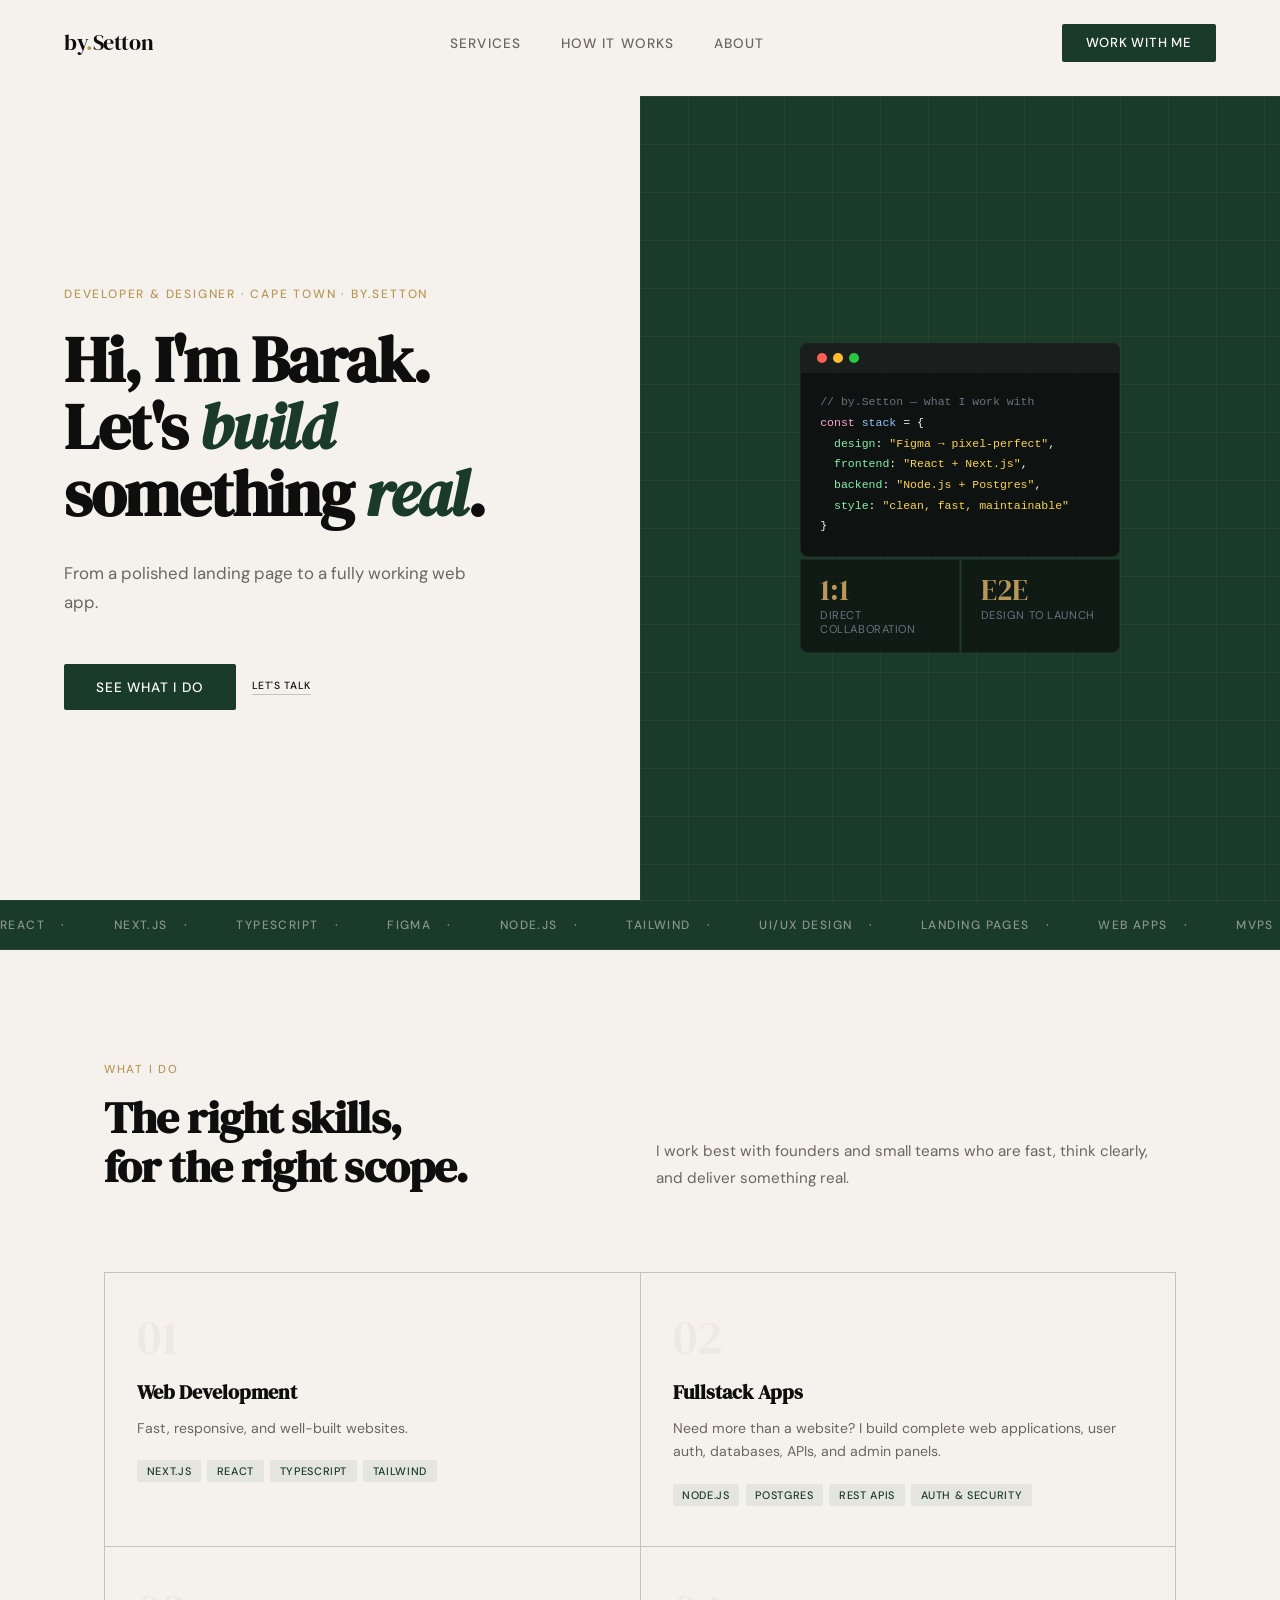
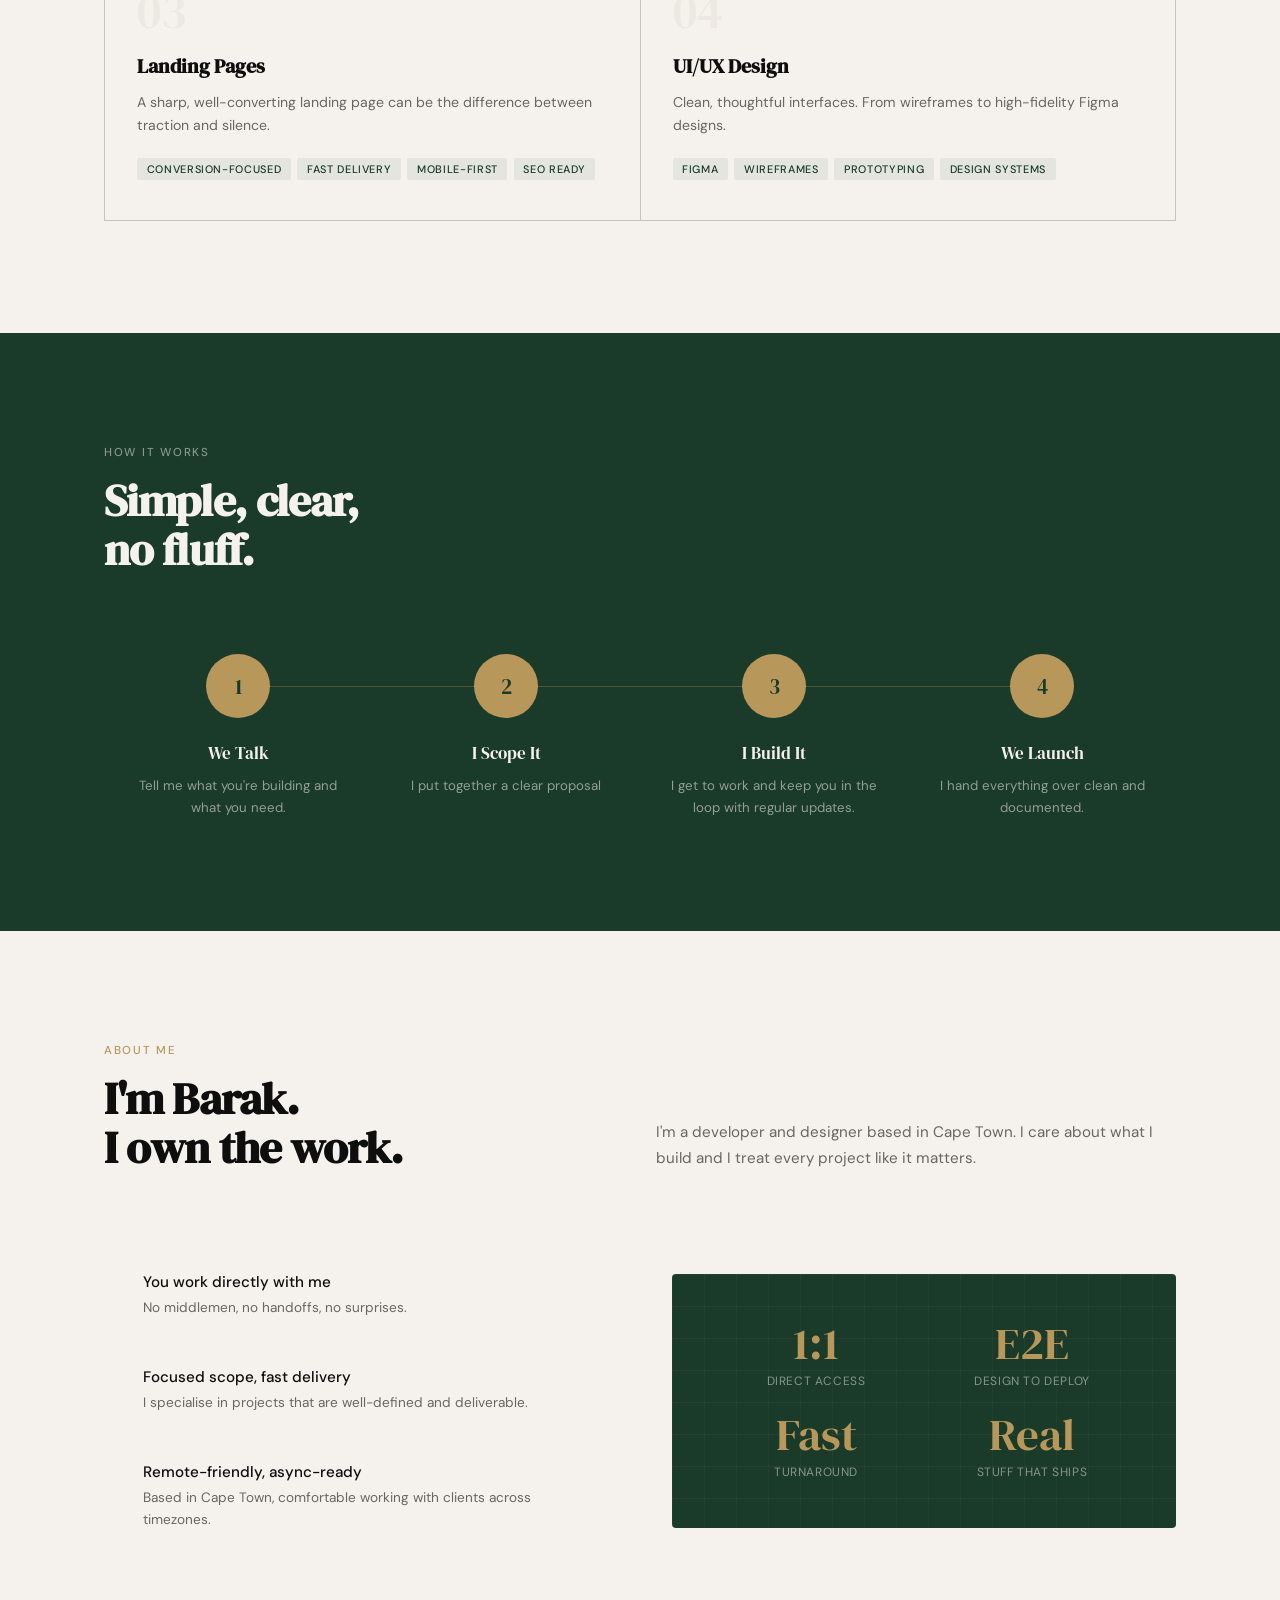
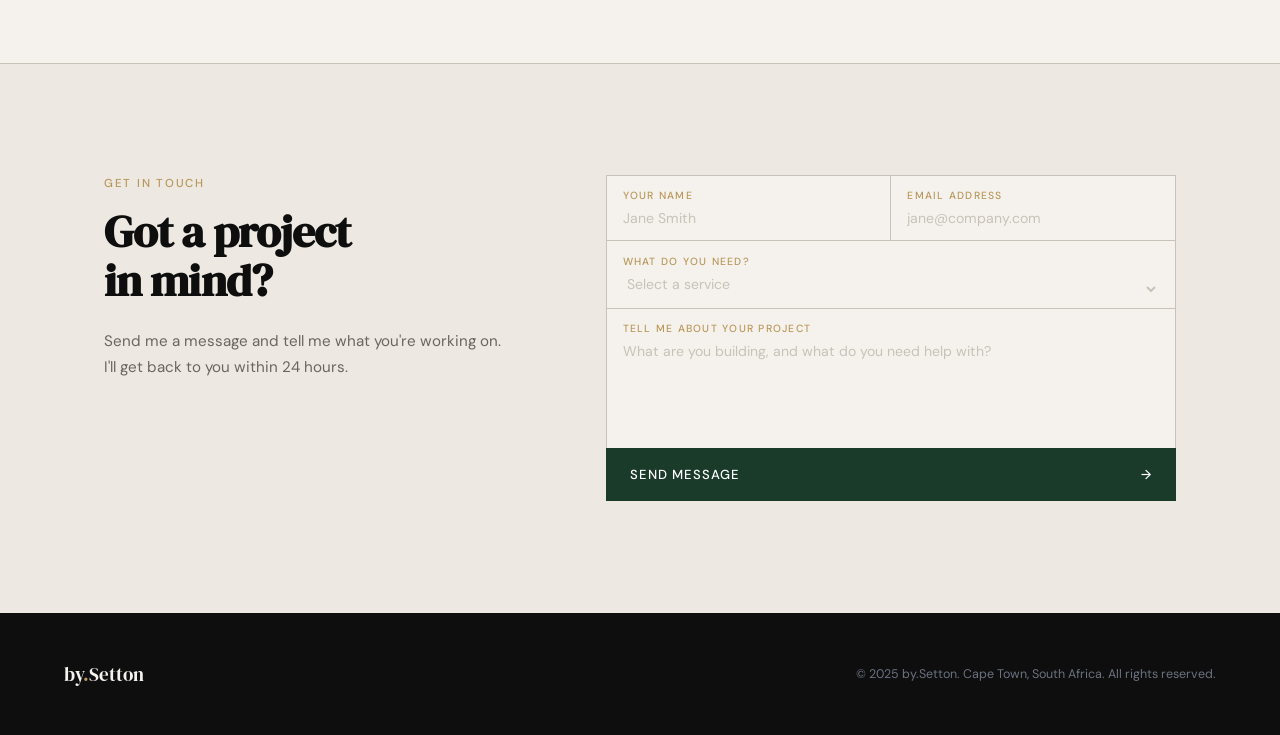
==== commit b5f196c0: "styles: Update select styling and fix some spacing" ====
--- a/index.html
+++ b/index.html
@@ -275,8 +275,8 @@
       </div>
       <div class="form-field form-full form-select">
         <label for="service">What do you need?</label>
-        <select id="service" name="service" required>
-          <option value="" disabled selected>Select a service</option>
+        <select id="service" name="service" required >
+          <option value="" disabled selected hidden>Select a service</option>
           <option>Web Development</option>
           <option>Fullstack App</option>
           <option>Landing Page</option>
--- a/css/styles.css
+++ b/css/styles.css
@@ -106,8 +106,6 @@
     text-transform: uppercase; color: var(--ink);
     text-decoration: none; border-bottom: 1px solid var(--stone);
     padding-bottom: 2px; transition: border-color 0.2s, color 0.2s;
-    color: var(--paper);
-    align-self: center;
   }
   .btn-ghost:hover { border-color: var(--gold); color: var(--gold); }
 
@@ -336,12 +334,13 @@
   .cta-section {
     background: var(--cream);
     border-top: 1px solid var(--stone);
-    padding: 6rem 4rem;
   }
   .cta-inner {
-    max-width: 1200px; margin: 0 auto;
     display: grid; grid-template-columns: 1fr 1.4fr;
     gap: 6rem; align-items: start;
+    padding: 7rem 4rem;
+    max-width: 1200px;
+    margin: 0 auto;
   }
   .cta-left { }
   .cta-left .section-title { margin: 0.5rem 0 1.5rem; }
@@ -388,6 +387,14 @@
   .form-field textarea { min-height: 110px; }
   .form-field select { cursor: pointer; color: var(--ink); }
   .form-field select option { color: var(--ink); }
+
+  .form-field select {
+  color: var(--stone); /* placeholder colour by default */
+}
+
+.form-field select:valid {
+  color: var(--ink); /* switches to ink once a real option is chosen */
+}
 
   .form-submit {
     background: var(--accent); 
@@ -449,7 +456,7 @@
       padding-top: 3rem;
     }
     .hero-right { min-height: 320px; }
-    .hero-left, .hero-right, .services, .why, .cta-section, .process{ padding: 4rem 1.5rem; }
+    .hero-left, .hero-right, .services, .why, .process{ padding: 4rem 1.5rem; }
     .services-grid { grid-template-columns: 1fr; }
     .section-header { 
       grid-template-columns: 1fr;
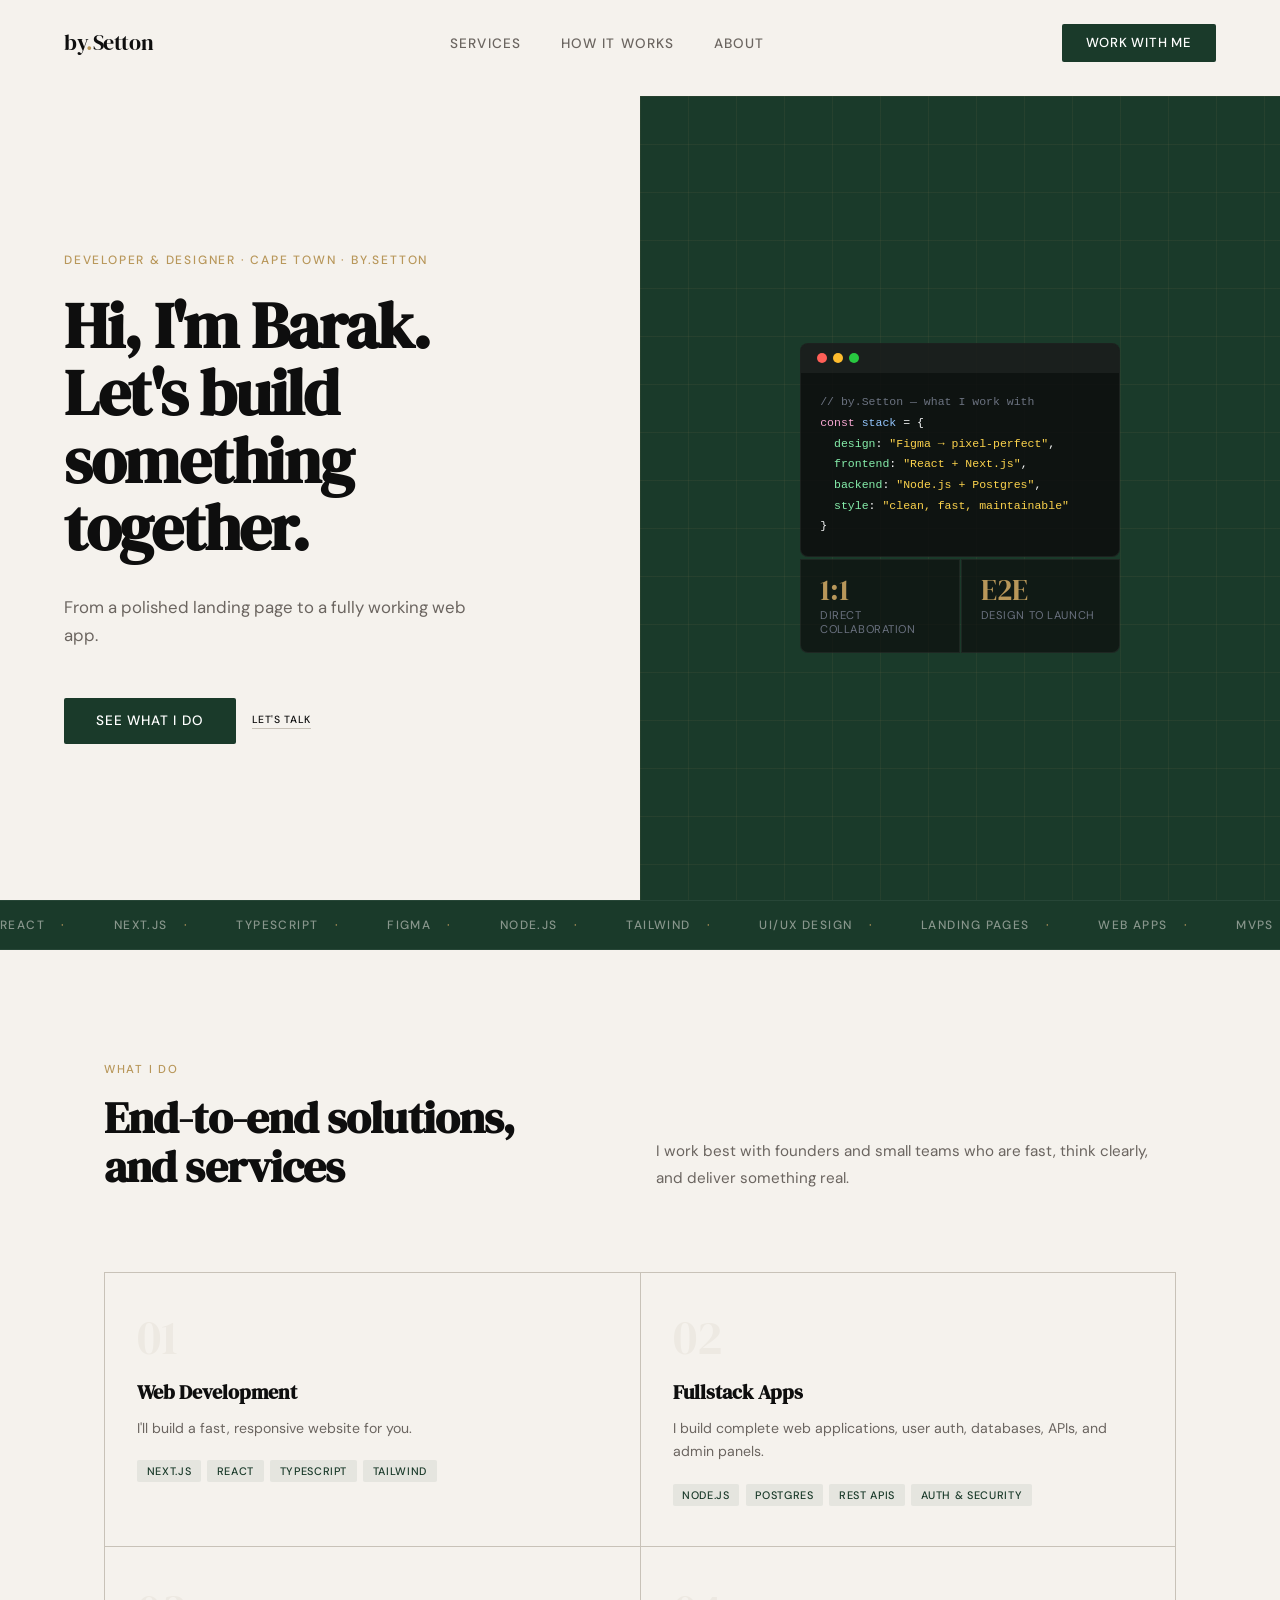
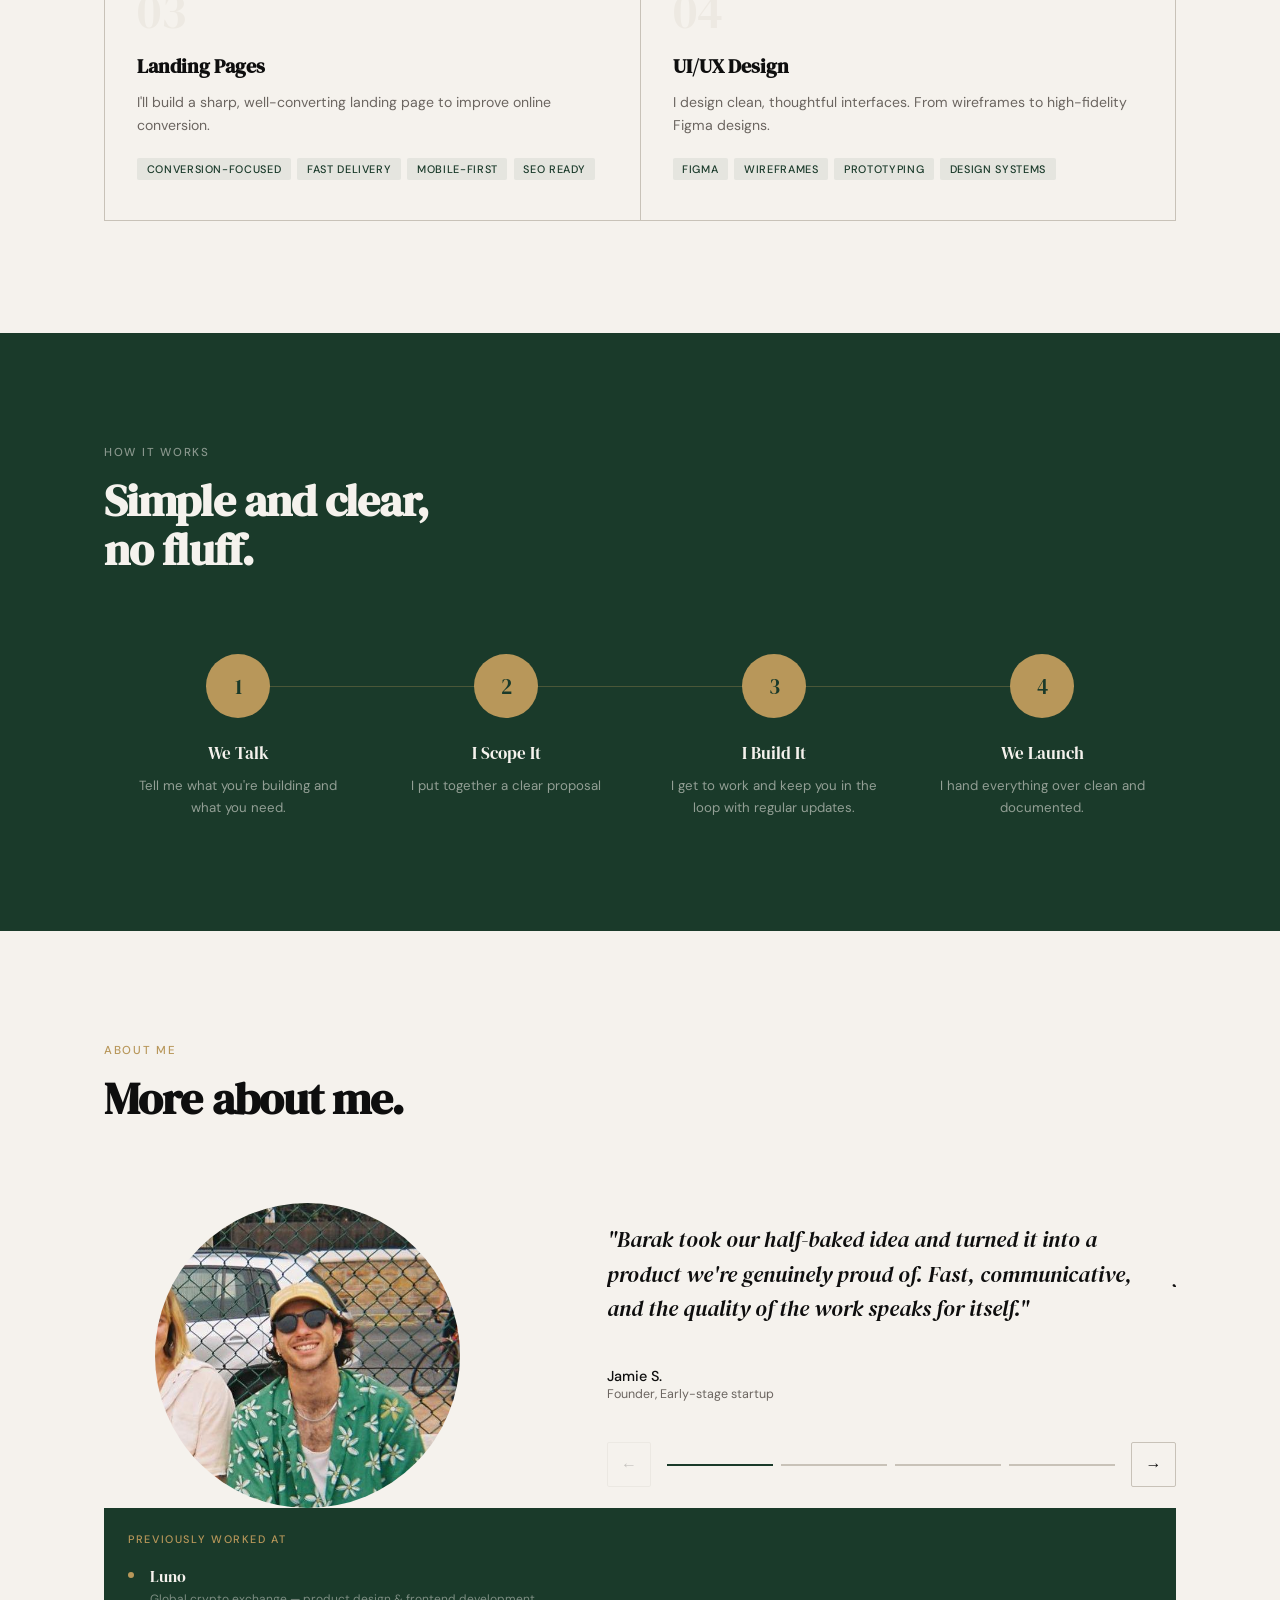
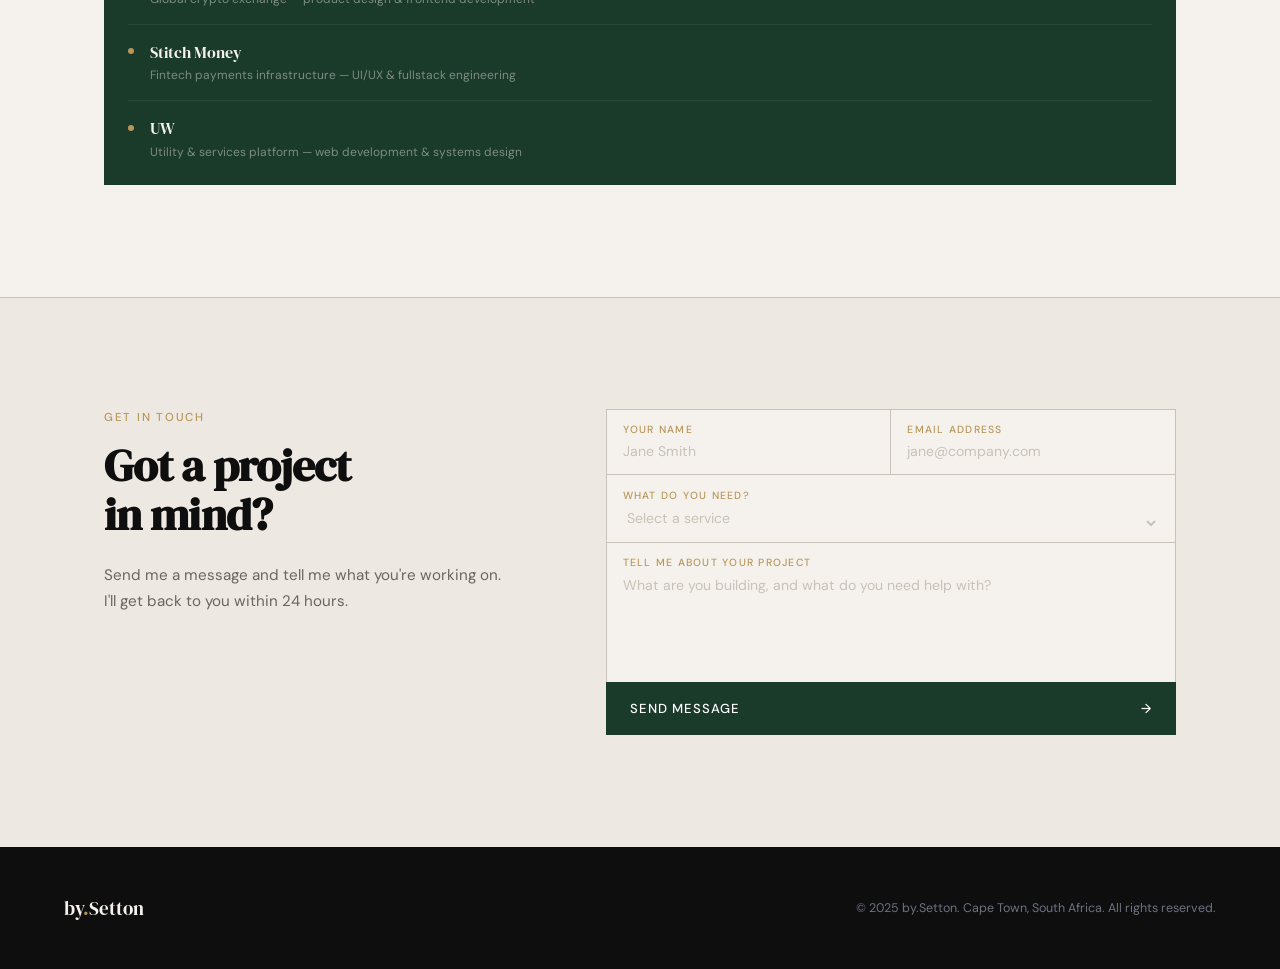
==== commit 3df42efb: "minor update" ====
--- a/index.html
+++ b/index.html
@@ -26,7 +26,7 @@
 <section class="hero">
   <div class="hero-left">
     <p class="hero-eyebrow">Developer & Designer · Cape Town · by.Setton</p>
-    <h1 class="hero-title">Hi, I'm Barak.<br/>Let's <em>build</em><br/>something <em>real</em>.</h1>
+    <h1 class="hero-title">Hi, I'm Barak.<br/>Let's build<br/>something together.</h1>
     <p class="hero-sub">From a polished landing page to a fully working web app.</p>
     <div class="hero-actions">
       <a href="#services" class="btn-primary">See What I Do</a>
@@ -99,7 +99,7 @@
   <div class="section-header">
     <div>
       <p class="section-eyebrow">What I Do</p>
-      <h2 class="section-title">The right skills,<br/>for the right scope.</h2>
+      <h2 class="section-title">End-to-end solutions, <br/> and services</h2>
     </div>
     <p class="section-desc">I work best with founders and small teams who are fast, think clearly, and deliver something real.</p>
   </div>
@@ -110,7 +110,7 @@
       <div class="service-num">01</div>
       <div class="service-icon"></div>
       <h3 class="service-name">Web Development</h3>
-      <p class="service-desc">Fast, responsive, and well-built websites.</p>
+      <p class="service-desc">I'll build a fast, responsive website for you.</p>
       <div class="service-tags">
         <span class="tag">Next.js</span>
         <span class="tag">React</span>
@@ -123,7 +123,7 @@
       <div class="service-num">02</div>
       <div class="service-icon"></div>
       <h3 class="service-name">Fullstack Apps</h3>
-      <p class="service-desc">Need more than a website? I build complete web applications, user auth, databases, APIs, and admin panels.</p>
+      <p class="service-desc">I build complete web applications, user auth, databases, APIs, and admin panels.</p>
       <div class="service-tags">
         <span class="tag">Node.js</span>
         <span class="tag">Postgres</span>
@@ -136,7 +136,7 @@
       <div class="service-num">03</div>
       <div class="service-icon"></div>
       <h3 class="service-name">Landing Pages</h3>
-      <p class="service-desc">A sharp, well-converting landing page can be the difference between traction and silence.</p>
+      <p class="service-desc">I'll build a sharp, well-converting landing page to improve online conversion.</p>
       <div class="service-tags">
         <span class="tag">Conversion-focused</span>
         <span class="tag">Fast delivery</span>
@@ -150,7 +150,7 @@
       <div class="service-num">04</div>
       <div class="service-icon"></div>
       <h3 class="service-name">UI/UX Design</h3>
-      <p class="service-desc">Clean, thoughtful interfaces. From wireframes to high-fidelity Figma designs.</p>
+      <p class="service-desc">I design clean, thoughtful interfaces. From wireframes to high-fidelity Figma designs.</p>
       <div class="service-tags">
         <span class="tag">Figma</span>
         <span class="tag">Wireframes</span>
@@ -167,7 +167,7 @@
     <div class="section-header">
       <div>
         <p class="section-eyebrow">How It Works</p>
-        <h2 class="section-title">Simple, clear,<br/>no fluff.</h2>
+        <h2 class="section-title">Simple and clear,<br/>no fluff.</h2>
       </div>
     </div>
     <div class="process-steps">
@@ -201,55 +201,109 @@
     <div class="section-header">
       <div>
         <p class="section-eyebrow">About Me</p>
-        <h2 class="section-title">I'm Barak.<br/>I own the work.</h2>
-      </div>
-      <p class="section-desc">I'm a developer and designer based in Cape Town. I care about what I build and I treat every project like it matters.</p>
-    </div>
-    <div class="why-grid">
-      <div class="why-list">
-        <div class="why-item">
-          <div class="why-icon"></div>
-          <div>
-            <div class="why-text-title">You work directly with me</div>
-            <div class="why-text-body">No middlemen, no handoffs, no surprises.</div>
-          </div>
-        </div>
-        <div class="why-item">
-          <div class="why-icon"></div>
-          <div>
-            <div class="why-text-title">Focused scope, fast delivery</div>
-            <div class="why-text-body">I specialise in projects that are well-defined and deliverable.</div>
-          </div>
-        </div>
-        <div class="why-item">
-          <div class="why-icon"></div>
-          <div>
-            <div class="why-text-title">Remote-friendly, async-ready</div>
-            <div class="why-text-body">Based in Cape Town, comfortable working with clients across timezones.</div>
-          </div>
-        </div>
-      </div>
-      <div class="why-visual">
-        <div class="why-visual-grid"></div>
-        <div class="why-stat-grid">
-          <div class="why-stat">
-            <div class="why-stat-num">1:1</div>
-            <div class="why-stat-label">Direct access</div>
-          </div>
-          <div class="why-stat">
-            <div class="why-stat-num">E2E</div>
-            <div class="why-stat-label">Design to deploy</div>
-          </div>
-          <div class="why-stat">
-            <div class="why-stat-num">Fast</div>
-            <div class="why-stat-label">Turnaround</div>
-          </div>
-          <div class="why-stat">
-            <div class="why-stat-num">Real</div>
-            <div class="why-stat-label">Stuff that ships</div>
-          </div>
-        </div>
-      </div>
+        <h2 class="section-title">More about me.</h2>
+      </div>
+    </div>
+
+    <section id="testimonials">
+      <div class="testimonials-inner">
+    
+        <!-- Left: Photo + label -->
+        <div class="testimonials-left">
+          <div class="testimonials-photo-wrap">
+            <img
+              src="assets/profile_pic.jpeg"
+              alt="Barak Setton"
+              class="testimonials-photo"
+            />
+          </div>
+        </div>
+    
+        <!-- Right: Scrollable testimonials -->
+        <div class="testimonials-right">    
+          <div class="testimonials-track-wrap">
+            <div class="testimonials-track" id="testimonialsTrack">
+    
+              <div class="testimonial-card">
+                <p class="testimonial-quote">"Barak took our half-baked idea and turned it into a product we're genuinely proud of. Fast, communicative, and the quality of the work speaks for itself."</p>
+                <div class="testimonial-author">
+                  <div>
+                    <div class="testimonial-name">Jamie S.</div>
+                    <div class="testimonial-role">Founder, Early-stage startup</div>
+                  </div>
+                </div>
+              </div>
+    
+              <div class="testimonial-card">
+                <p class="testimonial-quote">"We needed a landing page in a week. Barak delivered in four days and it looked better than anything we'd briefed. Would hire again in a heartbeat."</p>
+                <div class="testimonial-author">
+                  <div class="testimonial-avatar">MR</div>
+                  <div>
+                    <div class="testimonial-name">Maria R.</div>
+                    <div class="testimonial-role">Co-founder, SaaS product</div>
+                  </div>
+                </div>
+              </div>
+    
+              <div class="testimonial-card">
+                <p class="testimonial-quote">"What stood out was how directly I could communicate with him. No back-and-forth through layers — just honest, fast, and exactly what we asked for."</p>
+                <div class="testimonial-author">
+                  <div>
+                    <div class="testimonial-name">Daniel K.</div>
+                    <div class="testimonial-role">CEO, Small business</div>
+                  </div>
+                </div>
+              </div>
+    
+              <div class="testimonial-card">
+                <p class="testimonial-quote">"Barak designed and built our entire web app from scratch. He asked the right questions early, kept us in the loop, and delivered something we could actually scale."</p>
+                <div class="testimonial-author">
+                  <div>
+                    <div class="testimonial-name">Aisha L.</div>
+                    <div class="testimonial-role">Product lead, Tech startup</div>
+                  </div>
+                </div>
+              </div>
+    
+            </div>
+          </div>
+    
+          <!-- Nav arrows -->
+          <div class="testimonials-nav">
+            <button class="t-btn" id="tPrev" aria-label="Previous">←</button>
+            <div class="t-dots" id="tDots"></div>
+            <button class="t-btn" id="tNext" aria-label="Next">→</button>
+          </div>
+    
+        </div>
+      </div>
+    </section>
+
+    <div class="experience-block">
+      <p class="experience-label">Previously worked at</p>
+      <div class="experience-list">
+          <div class="experience-item">
+            <div class="experience-dot"></div>
+            <div>
+              <div class="experience-company">Luno</div>
+              <div class="experience-desc">Global crypto exchange — product design & frontend development</div>
+            </div>
+          </div>
+          <div class="experience-item">
+            <div class="experience-dot"></div>
+            <div>
+              <div class="experience-company">Stitch Money</div>
+              <div class="experience-desc">Fintech payments infrastructure — UI/UX & fullstack engineering</div>
+            </div>
+          </div>
+          <div class="experience-item">
+            <div class="experience-dot"></div>
+            <div>
+              <div class="experience-company">UW</div>
+              <div class="experience-desc">Utility & services platform — web development & systems design</div>
+            </div>
+          </div>
+        </div>
     </div>
   </div>
 </section>
--- a/css/styles.css
+++ b/css/styles.css
@@ -482,4 +482,149 @@
     footer { flex-direction: column; gap: 1rem; text-align: center; }
     .step {padding: 0;}
 
-  }+  }
+  /* ── TESTIMONIALS ── */
+.testimonials {
+  background: var(--cream);
+  border-top: 1px solid var(--stone);
+  padding: 7rem 4rem;
+}
+.testimonials-inner {
+  max-width: 1200px; margin: 0 auto;
+  display: grid; grid-template-columns: 1fr 1.4fr;
+  gap: 6rem; align-items: center;
+}
+ 
+/* Photo */
+.testimonials-left {
+  display: flex;
+  justify-content: center;
+}
+
+.testimonials-photo-wrap {
+  position: relative;
+  border-radius: 100%;
+  overflow: hidden;
+  width: 75%;
+}
+.testimonials-photo {
+  width: 100%;
+  object-fit: cover; 
+  object-position: top;
+  display: block;
+}
+.testimonials-photo-tag {
+  position: absolute; bottom: 0; left: 0; right: 0;
+  background: var(--accent); padding: 1rem 1.2rem;
+  display: flex; flex-direction: column; gap: 0.2rem;
+}
+.testimonials-tag-name {
+  font-family: 'DM Serif Display', serif;
+  font-size: 1rem; color: var(--paper);
+}
+.testimonials-tag-role {
+  font-size: 0.72rem; letter-spacing: 0.08em;
+  text-transform: uppercase; color: var(--gold);
+}
+ 
+/* Cards */
+.testimonials-track-wrap {
+  overflow: hidden;
+}
+.testimonials-track {
+  display: flex;
+  transition: transform 0.45s cubic-bezier(0.4, 0, 0.2, 1);
+}
+.testimonial-card {
+  min-width: 100%; padding-right: 0.5rem;
+  display: flex; flex-direction: column; 
+  gap: 1rem;
+}
+.testimonial-quote {
+  font-family: 'DM Serif Display', serif;
+  font-size: clamp(1.1rem, 2vw, 1.35rem);
+  line-height: 1.6; color: var(--ink);
+  font-style: italic;
+  position: relative; 
+}
+
+.testimonial-author {
+  display: flex; align-items: center; gap: 1rem;
+  padding-top: 1.5rem; 
+  /* border-top: 1px solid var(--stone); */
+}
+
+.testimonial-name {
+  font-weight: 500; font-size: 0.9rem; color: var(--ink);
+}
+.testimonial-role {
+  font-size: 0.78rem; color: var(--mid); margin-top: 0.1rem;
+}
+ 
+/* Nav */
+.testimonials-nav {
+  display: flex;
+  align-items: center; 
+  gap: 1rem; 
+  margin-top: 2.5rem;
+}
+.t-btn {
+  width: 2.8rem; height: 2.8rem;
+  background: transparent; border: 1px solid var(--stone);
+  color: var(--ink); font-size: 1rem; cursor: pointer;
+  display: flex; align-items: center; justify-content: center;
+  transition: background 0.2s, border-color 0.2s, color 0.2s;
+  border-radius: 2px;
+}
+.t-btn:hover { background: var(--accent); border-color: var(--accent); color: var(--white); }
+.t-btn:disabled { opacity: 0.2; cursor: default; }
+.t-btn:disabled:hover { background: transparent; border-color: var(--stone); color: var(--ink); }
+.t-dots { display: flex; gap: 0.5rem; flex: 1; }
+.t-dot {
+  height: 2px; flex: 1; background: var(--stone);
+  transition: background 0.3s;
+  cursor: pointer;
+}
+.t-dot.active { background: var(--accent); }
+ 
+/* Responsive */
+@media (max-width: 900px) {
+  .testimonials { padding: 4rem 1.5rem; }
+  .testimonials-inner { grid-template-columns: 1fr; gap: 3rem; }
+  .testimonials-photo { aspect-ratio: 4/3; }
+}
+
+/* ── EXPERIENCE BLOCK ── */
+.experience-block {
+  margin-top: 0;
+  padding: 1.5rem;
+  background: var(--accent);
+}
+.experience-label {
+  font-size: 0.68rem; font-weight: 500; letter-spacing: 0.15em;
+  text-transform: uppercase; color: var(--gold);
+  margin-bottom: 1.2rem;
+}
+.experience-list {
+  display: flex; flex-direction: column;
+}
+.experience-item {
+  display: flex; gap: 1rem; align-items: flex-start;
+  padding: 1rem 0; border-bottom: 1px solid rgba(255,255,255,0.07);
+}
+.experience-item:first-child { padding-top: 0; }
+.experience-item:last-child { border-bottom: none; padding-bottom: 0; }
+.experience-dot {
+  width: 6px; height: 6px; border-radius: 50%;
+  background: var(--gold); flex-shrink: 0; margin-top: 0.45rem;
+}
+.experience-company {
+  font-family: 'DM Serif Display', serif;
+  font-size: 1rem; color: var(--paper);
+  margin-bottom: 0.2rem;
+}
+.experience-desc {
+  font-size: 0.75rem; line-height: 1.5;
+  color: rgba(245,242,237,0.45);
+}
+ 
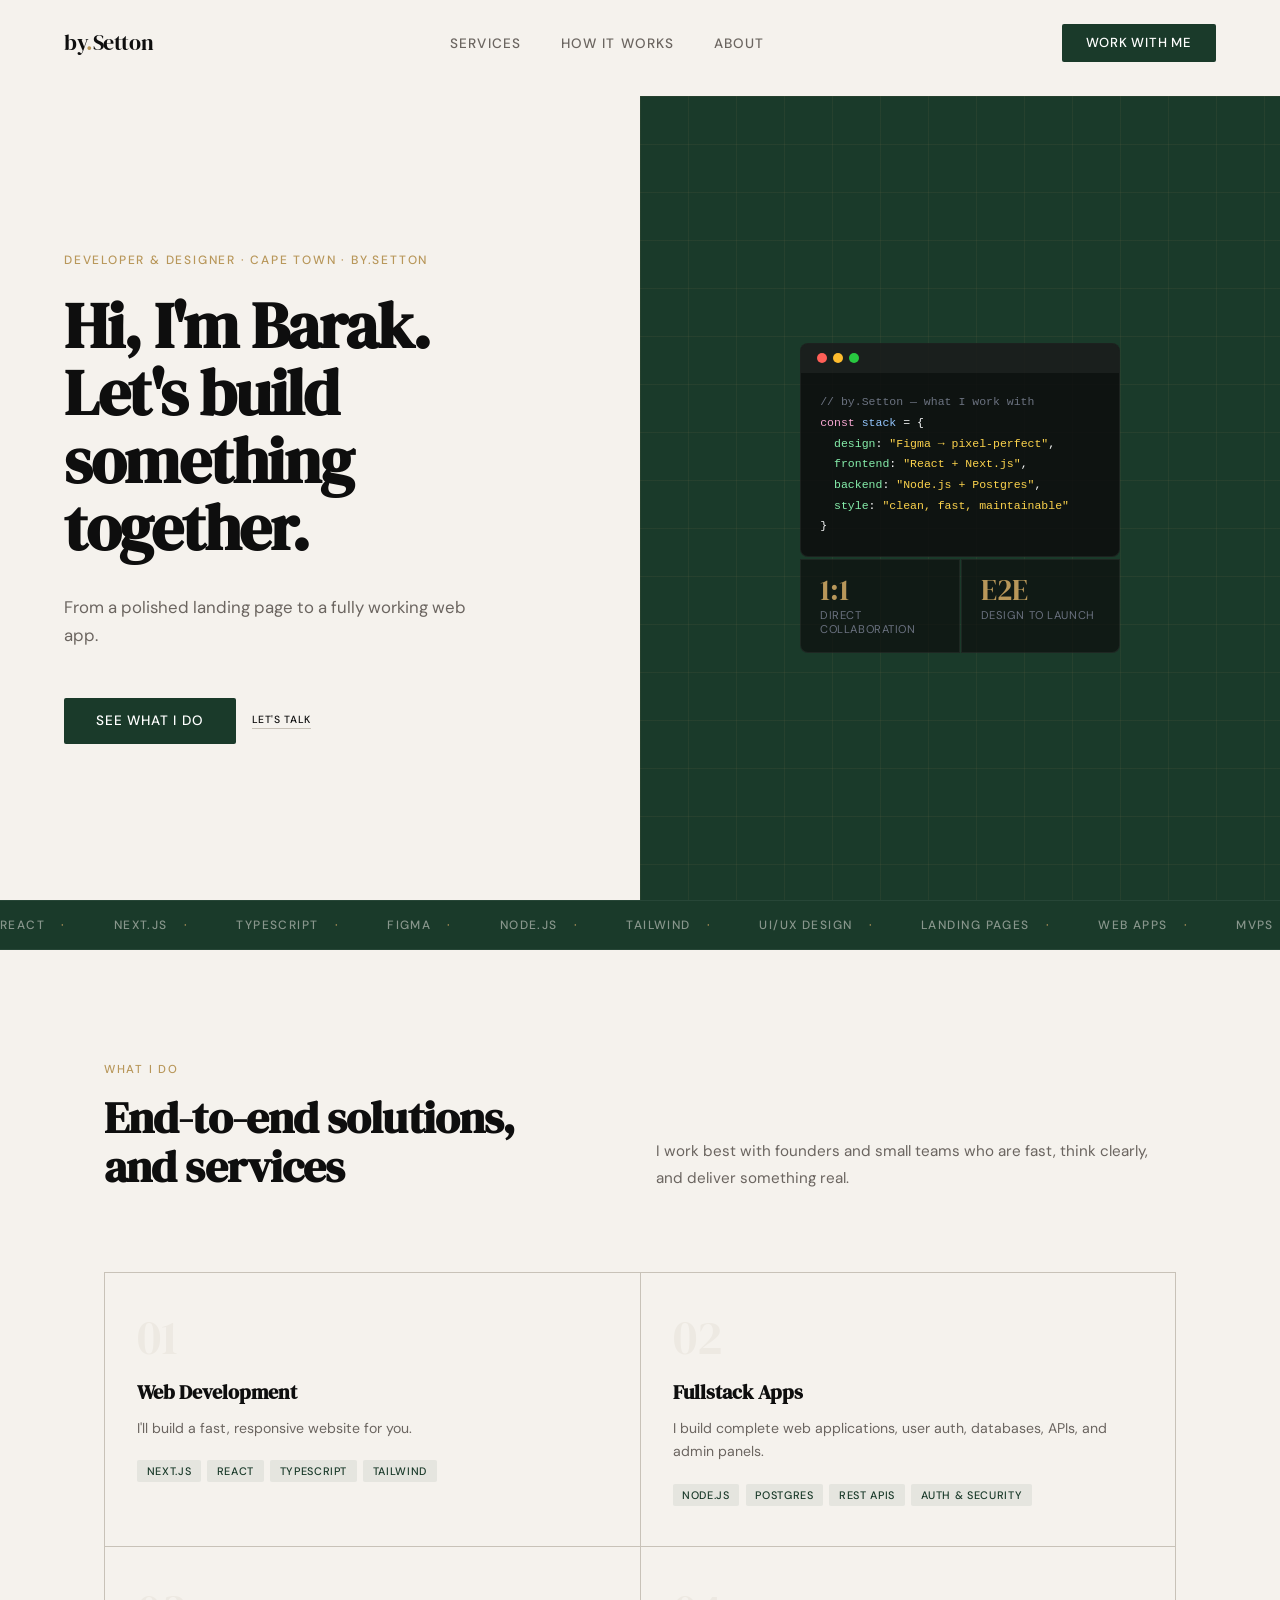
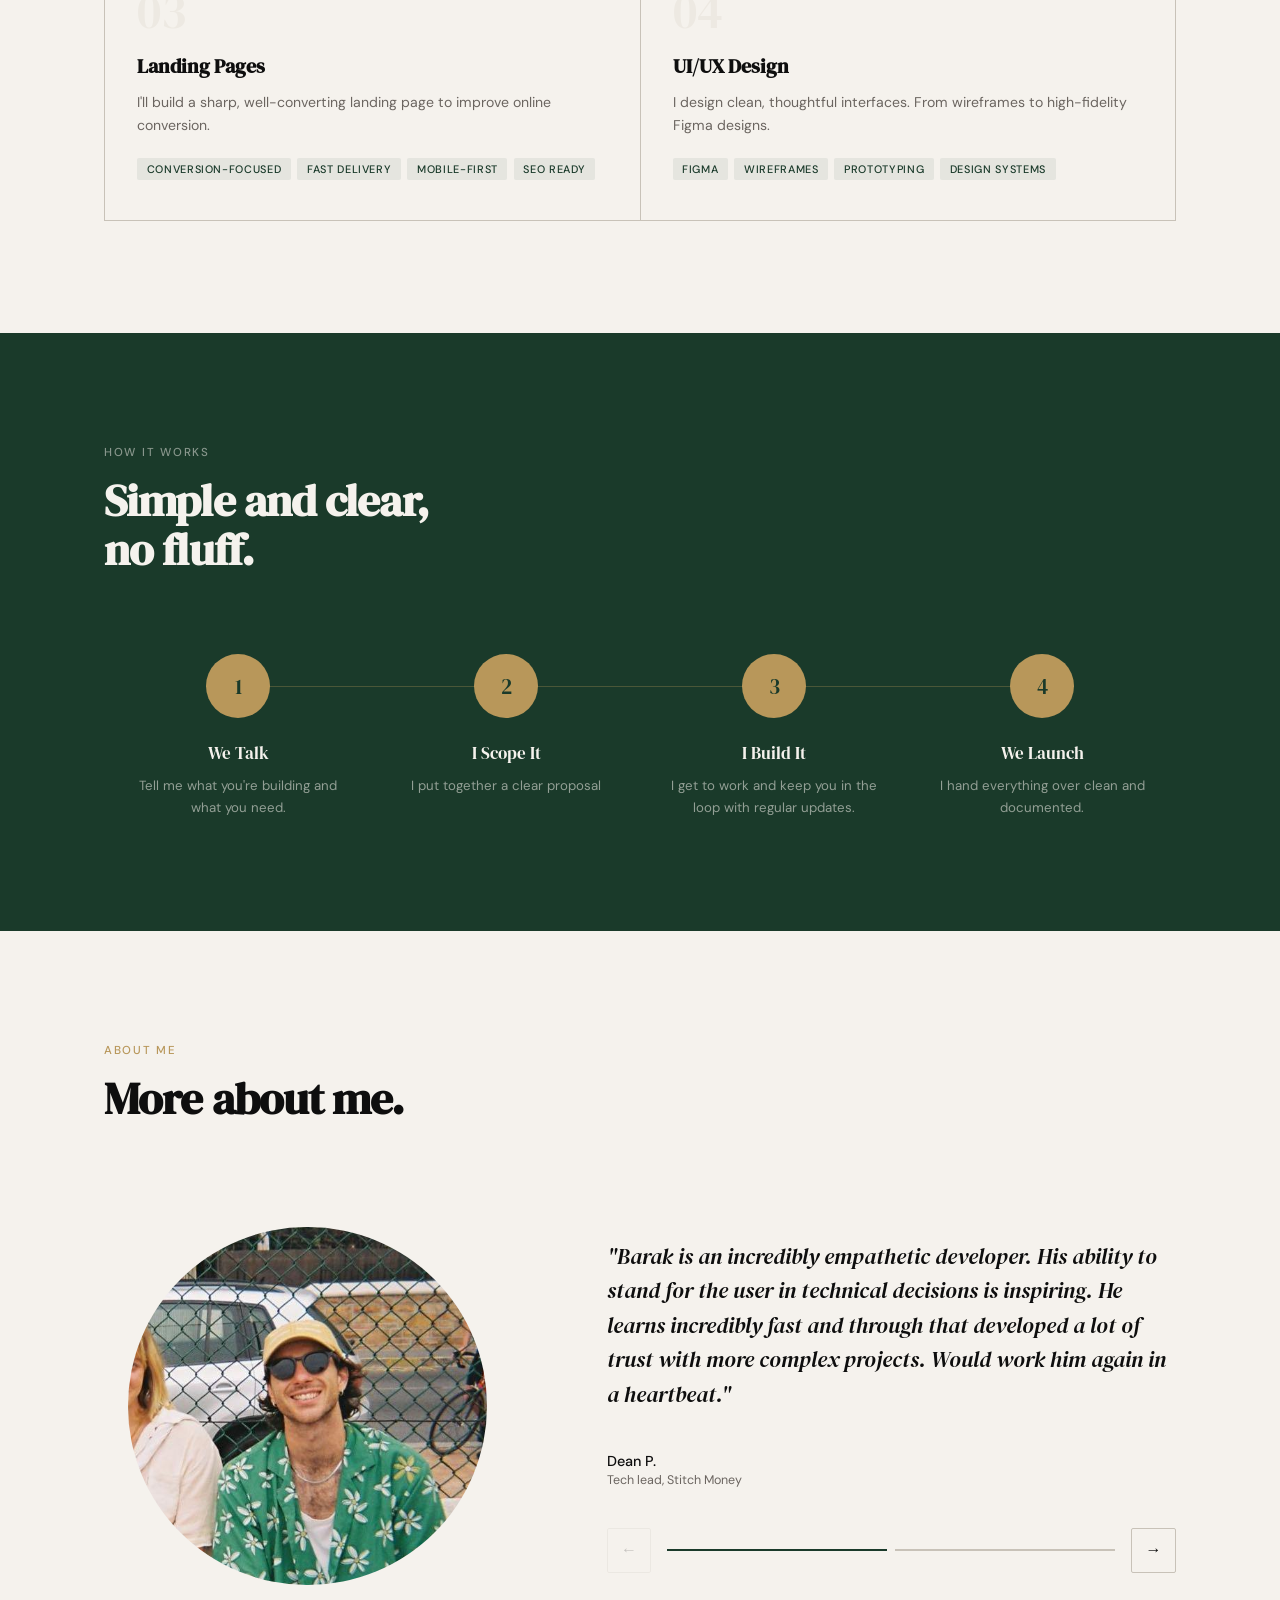
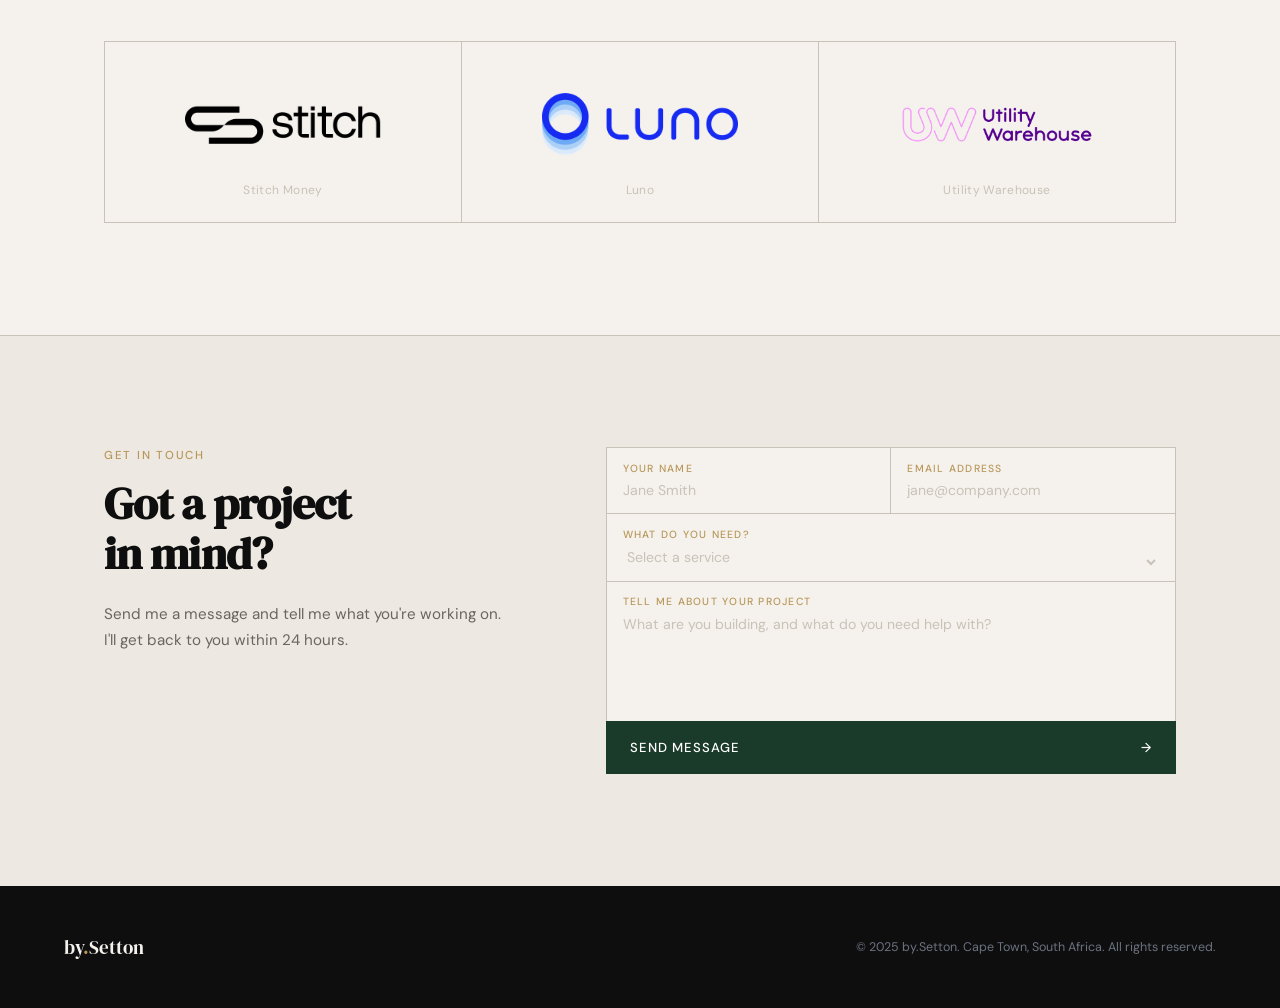
==== commit bf66e39e: "root: Update about me seciton" ====
--- a/index.html
+++ b/index.html
@@ -105,7 +105,6 @@
   </div>
 
   <div class="services-grid">
-
     <div class="service-card">
       <div class="service-num">01</div>
       <div class="service-icon"></div>
@@ -205,7 +204,7 @@
       </div>
     </div>
 
-    <section id="testimonials">
+    <section class="testimonials">
       <div class="testimonials-inner">
     
         <!-- Left: Photo + label -->
@@ -225,32 +224,11 @@
             <div class="testimonials-track" id="testimonialsTrack">
     
               <div class="testimonial-card">
-                <p class="testimonial-quote">"Barak took our half-baked idea and turned it into a product we're genuinely proud of. Fast, communicative, and the quality of the work speaks for itself."</p>
+                <p class="testimonial-quote">"Barak is an incredibly empathetic developer. His ability to stand for the user in technical decisions is inspiring. He learns incredibly fast and through that developed a lot of trust with more complex projects. Would work him again in a heartbeat."</p>
                 <div class="testimonial-author">
                   <div>
-                    <div class="testimonial-name">Jamie S.</div>
-                    <div class="testimonial-role">Founder, Early-stage startup</div>
-                  </div>
-                </div>
-              </div>
-    
-              <div class="testimonial-card">
-                <p class="testimonial-quote">"We needed a landing page in a week. Barak delivered in four days and it looked better than anything we'd briefed. Would hire again in a heartbeat."</p>
-                <div class="testimonial-author">
-                  <div class="testimonial-avatar">MR</div>
-                  <div>
-                    <div class="testimonial-name">Maria R.</div>
-                    <div class="testimonial-role">Co-founder, SaaS product</div>
-                  </div>
-                </div>
-              </div>
-    
-              <div class="testimonial-card">
-                <p class="testimonial-quote">"What stood out was how directly I could communicate with him. No back-and-forth through layers — just honest, fast, and exactly what we asked for."</p>
-                <div class="testimonial-author">
-                  <div>
-                    <div class="testimonial-name">Daniel K.</div>
-                    <div class="testimonial-role">CEO, Small business</div>
+                    <div class="testimonial-name">Dean P.</div>
+                    <div class="testimonial-role">Tech lead, Stitch Money</div>
                   </div>
                 </div>
               </div>
@@ -280,31 +258,24 @@
     </section>
 
     <div class="experience-block">
-      <p class="experience-label">Previously worked at</p>
-      <div class="experience-list">
-          <div class="experience-item">
-            <div class="experience-dot"></div>
-            <div>
-              <div class="experience-company">Luno</div>
-              <div class="experience-desc">Global crypto exchange — product design & frontend development</div>
-            </div>
-          </div>
-          <div class="experience-item">
-            <div class="experience-dot"></div>
-            <div>
-              <div class="experience-company">Stitch Money</div>
-              <div class="experience-desc">Fintech payments infrastructure — UI/UX & fullstack engineering</div>
-            </div>
-          </div>
-          <div class="experience-item">
-            <div class="experience-dot"></div>
-            <div>
-              <div class="experience-company">UW</div>
-              <div class="experience-desc">Utility & services platform — web development & systems design</div>
-            </div>
-          </div>
-        </div>
-    </div>
+      <div class="worked-at-logos">
+        <a class="worked-at-card" href="https://stitch.money" target="_blank">
+          <span></span>
+          <img src="assets/Stitch-logo.png" alt="Luno" class="worked-at-logo" />
+          <span class="worked-at-name">Stitch Money</span>
+        </a>
+        <a class="worked-at-card" href="https://www.luno.com/en-za" target="_blank">
+          <span></span>
+          <img src="assets/luno-logo.avif" alt="Luno" class="worked-at-logo" />
+          <span class="worked-at-name">Luno</span>
+        </a>
+
+        <a class="worked-at-card" href="https://uw.co.uk" target="_blank">
+          <span></span>
+          <img src="assets/uw-logo-2.png" alt="Luno" class="worked-at-logo" />
+          <span class="worked-at-name">Utility Warehouse</span>
+        </a>
+      </div>
   </div>
 </section>
 
--- a/css/styles.css
+++ b/css/styles.css
@@ -9,6 +9,38 @@
     --gold:   #B8975A;
     --mid:    #6B6560;
     --white:  #FFFFFF;
+
+    --transparent: transparent;
+
+    --code-dot-red: #FF5F57;
+    --code-dot-yellow: #FEBC2E;
+    --code-dot-green: #28C840;
+
+    --code-gray: #6B7280;
+    --code-mint: #86EFAC;
+    --code-blue: #93C5FD;
+    --code-gold: #FCD34D;
+    --code-offwhite: #F9FAFB;
+    --code-pink: #F9A8D4;
+
+    --paper-92: rgba(245,242,237,0.92);
+    --paper-50: rgba(245,242,237,0.5);
+    --paper-60: rgba(245,242,237,0.6);
+    --paper-55: rgba(245,242,237,0.55);
+    --paper-45: rgba(245,242,237,0.45);
+
+    --gold-grid-08: rgba(184,151,90,0.08);
+    --gold-grid-07: rgba(184,151,90,0.07);
+    --gold-line-03: rgba(184,151,90,0.3);
+
+    --ink-85: rgba(14,14,14,0.85);
+    --ink-70: rgba(14,14,14,0.7);
+
+    --white-06: rgba(255,255,255,0.06);
+    --white-05: rgba(255,255,255,0.05);
+    --white-07: rgba(255,255,255,0.07);
+
+    --accent-tag-07: rgba(26,58,42,0.07);
   }
 
   html { scroll-behavior: smooth; }
@@ -25,11 +57,11 @@
     position: fixed; top: 0; left: 0; right: 0; z-index: 100;
     display: flex; align-items: center; justify-content: space-between;
     padding: 1.5rem 4rem;
-    background: transparent;
+    background: var(--transparent);
     transition: background 0.4s, backdrop-filter 0.4s;
   }
   nav.scrolled {
-    background: rgba(245,242,237,0.92);
+    background: var(--paper-92);
     backdrop-filter: blur(12px);
     border-bottom: 1px solid var(--stone);
   }
@@ -117,8 +149,8 @@
   .hero-grid {
     position: absolute; inset: 0;
     background-image:
-      linear-gradient(rgba(184,151,90,0.08) 1px, transparent 1px),
-      linear-gradient(90deg, rgba(184,151,90,0.08) 1px, transparent 1px);
+      linear-gradient(var(--gold-grid-08) 1px, var(--transparent) 1px),
+      linear-gradient(90deg, var(--gold-grid-08) 1px, var(--transparent) 1px);
     background-size: 48px 48px;
   }
   .hero-float {
@@ -128,33 +160,33 @@
     opacity: 0; animation: fadeIn 1s 1s forwards;
   }
   .code-window {
-    background: rgba(14,14,14,0.85); border-radius: 8px;
+    background: var(--ink-85); border-radius: 8px;
     overflow: hidden; backdrop-filter: blur(8px);
-    border: 1px solid rgba(255,255,255,0.06);
+    border: 1px solid var(--white-06);
   }
   .code-bar {
-    background: rgba(255,255,255,0.05); padding: 0.6rem 1rem;
+    background: var(--white-05); padding: 0.6rem 1rem;
     display: flex; gap: 6px; align-items: center;
   }
   .code-dot { width: 10px; height: 10px; border-radius: 50%; }
-  .code-dot:nth-child(1) { background: #FF5F57; }
-  .code-dot:nth-child(2) { background: #FEBC2E; }
-  .code-dot:nth-child(3) { background: #28C840; }
+  .code-dot:nth-child(1) { background: var(--code-dot-red); }
+  .code-dot:nth-child(2) { background: var(--code-dot-yellow); }
+  .code-dot:nth-child(3) { background: var(--code-dot-green); }
   .code-body { padding: 1.2rem 1.2rem; font-family: 'Courier New', monospace; font-size: 0.72rem; line-height: 1.8; }
-  .c-gray  { color: #6B7280; }
-  .c-green { color: #86EFAC; }
-  .c-blue  { color: #93C5FD; }
-  .c-gold  { color: #FCD34D; }
-  .c-white { color: #F9FAFB; }
-  .c-pink  { color: #F9A8D4; }
+  .c-gray  { color: var(--code-gray); }
+  .c-green { color: var(--code-mint); }
+  .c-blue  { color: var(--code-blue); }
+  .c-gold  { color: var(--code-gold); }
+  .c-white { color: var(--code-offwhite); }
+  .c-pink  { color: var(--code-pink); }
 
   .stat-row {
     display: grid; grid-template-columns: 1fr 1fr; gap: 1px; margin-top: 1px;
   }
   .stat-card {
-    background: rgba(14,14,14,0.7); padding: 1rem 1.2rem;
+    background: var(--ink-70); padding: 1rem 1.2rem;
     backdrop-filter: blur(8px);
-    border: 1px solid rgba(255,255,255,0.06);
+    border: 1px solid var(--white-06);
   }
   .stat-card:first-child { border-radius: 0 0 0 8px; }
   .stat-card:last-child { border-radius: 0 0 8px 0; }
@@ -163,13 +195,13 @@
     font-size: 1.8rem; color: var(--gold); line-height: 1;
     margin-bottom: 0.2rem;
   }
-  .stat-label { font-size: 0.7rem; color: #6B7280; letter-spacing: 0.05em; text-transform: uppercase; }
+  .stat-label { font-size: 0.7rem; color: var(--code-gray); letter-spacing: 0.05em; text-transform: uppercase; }
 
   /* ── MARQUEE ── */
   .marquee-wrap {
     background: var(--accent); padding: 1rem 0; overflow: hidden;
-    border-top: 1px solid rgba(255,255,255,0.06);
-    border-bottom: 1px solid rgba(255,255,255,0.06);
+    border-top: 1px solid var(--white-06);
+    border-bottom: 1px solid var(--white-06);
   }
   .marquee-track {
     display: flex; gap: 3rem; width: max-content;
@@ -177,7 +209,7 @@
   }
   .marquee-item {
     font-size: 0.75rem; font-weight: 500; letter-spacing: 0.12em;
-    text-transform: uppercase; color: rgba(245,242,237,0.5);
+    text-transform: uppercase; color: var(--paper-50);
     white-space: nowrap; display: flex; align-items: center; gap: 1rem;
   }
   .marquee-item::after { content: "·"; color: var(--gold); }
@@ -225,8 +257,10 @@
   .service-card::before {
     content: '';
     position: absolute; bottom: 0; left: 0; right: 0;
-    height: 3px; background: var(--gold);
-    transform: scaleX(0); transform-origin: left;
+    height: 3px; 
+    background: var(--gold);
+    transform: scaleX(0); 
+    transform-origin: left;
     transition: transform 0.3s;
   }
   .service-card:hover { background: var(--cream); }
@@ -252,7 +286,7 @@
   .tag {
     font-size: 0.68rem; font-weight: 500; letter-spacing: 0.06em;
     text-transform: uppercase; color: var(--accent);
-    background: rgba(26,58,42,0.07);
+    background: var(--accent-tag-07);
     padding: 0.25rem 0.6rem; border-radius: 2px;
   }
 
@@ -262,9 +296,9 @@
   }
   .process-inner {  padding: 7rem 4rem; max-width: 1200px; margin: 0 auto; }
   .process .section-title,
-  .process .section-eyebrow { color: rgba(245,242,237,0.5); }
+  .process .section-eyebrow { color: var(--paper-50); }
   .process .section-title { color: var(--paper); }
-  .process .section-desc { color: rgba(245,242,237,0.6); }
+  .process .section-desc { color: var(--paper-60); }
 
   .process-steps {
     display: grid; grid-template-columns: repeat(4, 1fr);
@@ -274,7 +308,7 @@
   .process-steps::before {
     content: '';
     position: absolute; top: 2rem; left: 12.5%; right: 12.5%;
-    height: 1px; background: rgba(184,151,90,0.3);
+    height: 1px; background: var(--gold-line-03);
   }
   .step { padding: 0 1.5rem; text-align: center; }
   .step-num {
@@ -289,7 +323,7 @@
     font-size: 1.05rem; color: var(--paper);
     margin-bottom: 0.6rem;
   }
-  .step-desc { font-size: 0.83rem; line-height: 1.65; color: rgba(245,242,237,0.55); }
+  .step-desc { font-size: 0.83rem; line-height: 1.65; color: var(--paper-55); }
 
   /* ── WHY ME ── */
   .why {
@@ -304,7 +338,7 @@
   .why-list { display: flex; flex-direction: column; gap: 0.5rem; }
   .why-item {
     display: flex; gap: 1.2rem; align-items: flex-start;
-    padding: 1.2rem; border: 1px solid transparent;
+    padding: 1.2rem; border: 1px solid var(--transparent);
     border-radius: 4px; transition: border-color 0.2s, background 0.2s;
   }
   .why-item:hover { border-color: var(--stone); background: var(--cream); }
@@ -318,8 +352,8 @@
   .why-visual-grid {
     position: absolute; inset: 0;
     background-image:
-      linear-gradient(rgba(184,151,90,0.07) 1px, transparent 1px),
-      linear-gradient(90deg, rgba(184,151,90,0.07) 1px, transparent 1px);
+      linear-gradient(var(--gold-grid-07) 1px, var(--transparent) 1px),
+      linear-gradient(90deg, var(--gold-grid-07) 1px, var(--transparent) 1px);
     background-size: 32px 32px;
   }
   .why-stat-grid { display: grid; grid-template-columns: 1fr 1fr; gap: 1.5rem; position: relative; z-index: 1; }
@@ -328,7 +362,7 @@
     font-family: 'DM Serif Display', serif;
     font-size: 2.8rem; color: var(--gold); line-height: 1;
   }
-  .why-stat-label { font-size: 0.75rem; color: rgba(245,242,237,0.5); margin-top: 0.4rem; letter-spacing: 0.05em; text-transform: uppercase; }
+  .why-stat-label { font-size: 0.75rem; color: var(--paper-50); margin-top: 0.4rem; letter-spacing: 0.05em; text-transform: uppercase; }
 
   /* ── CTA & CONTACT FORM ── */
   .cta-section {
@@ -342,7 +376,6 @@
     max-width: 1200px;
     margin: 0 auto;
   }
-  .cta-left { }
   .cta-left .section-title { margin: 0.5rem 0 1.5rem; }
   .cta-sub { font-size: 0.95rem; color: var(--mid); margin-bottom: 2rem; line-height: 1.7; }
 
@@ -371,7 +404,7 @@
   .form-field input,
   .form-field textarea,
   .form-field select {
-    background: transparent; 
+    background: var(--transparent); 
     border: none; 
     outline: none;
     font-family: 'DM Sans', sans-serif;
@@ -431,7 +464,7 @@
     font-size: 1.2rem; color: var(--paper);
   }
   .footer-logo span { color: var(--gold); }
-  .footer-right { font-size: 0.78rem; color: #6B7280; }
+  .footer-right { font-size: 0.78rem; color: var(--code-gray); }
   .footer-left {display: flex; flex-direction: row; gap: 3rem}
 
   /* ── ANIMATIONS ── */
@@ -446,6 +479,192 @@
     from { transform: translateX(0); }
     to   { transform: translateX(-50%); }
   }
+
+
+  /* ── TESTIMONIALS ── */
+.testimonials {
+  margin-bottom: 2rem;
+}
+
+.testimonials-inner {
+  max-width: 1200px; margin: 0 auto;
+  display: grid; grid-template-columns: 1fr 1.4fr;
+  gap: 6rem; align-items: center;
+}
+ 
+/* Photo */
+.testimonials-left {
+  display: flex;
+  height: 100%;
+  justify-content: center;
+  padding: 24px;
+}
+
+.testimonials-photo-wrap {
+  position: relative;
+  border-radius: 100%;
+  overflow: hidden;
+  aspect-ratio: 1;
+}
+.testimonials-photo {
+  width: 100%;
+  object-fit: cover; 
+  object-position: top;
+  display: block;
+}
+.testimonials-photo-tag {
+  position: absolute; bottom: 0; left: 0; right: 0;
+  background: var(--accent); padding: 1rem 1.2rem;
+  display: flex; flex-direction: column; gap: 0.2rem;
+}
+.testimonials-tag-name {
+  font-family: 'DM Serif Display', serif;
+  font-size: 1rem; color: var(--paper);
+}
+.testimonials-tag-role {
+  font-size: 0.72rem; letter-spacing: 0.08em;
+  text-transform: uppercase; color: var(--gold);
+}
+ 
+/* Cards */
+.testimonials-track-wrap {
+  overflow: hidden;
+}
+.testimonials-track {
+  display: flex;
+  transition: transform 0.45s cubic-bezier(0.4, 0, 0.2, 1);
+}
+.testimonial-card {
+  min-width: 100%; padding-right: 0.5rem;
+  display: flex; flex-direction: column; 
+  gap: 1rem;
+}
+.testimonial-quote {
+  font-family: 'DM Serif Display', serif;
+  font-size: clamp(1.1rem, 2vw, 1.35rem);
+  line-height: 1.6; color: var(--ink);
+  font-style: italic;
+  position: relative; 
+}
+
+.testimonial-author {
+  display: flex; align-items: center; gap: 1rem;
+  padding-top: 1.5rem; 
+  /* border-top: 1px solid var(--stone); */
+}
+
+.testimonial-name {
+  font-weight: 500; font-size: 0.9rem; color: var(--ink);
+}
+.testimonial-role {
+  font-size: 0.78rem; color: var(--mid); margin-top: 0.1rem;
+}
+ 
+/* Nav */
+.testimonials-nav {
+  display: flex;
+  align-items: center; 
+  gap: 1rem; 
+  margin-top: 2.5rem;
+}
+.t-btn {
+  width: 2.8rem; height: 2.8rem;
+  background: var(--transparent); border: 1px solid var(--stone);
+  color: var(--ink); font-size: 1rem; cursor: pointer;
+  display: flex; align-items: center; justify-content: center;
+  transition: background 0.2s, border-color 0.2s, color 0.2s;
+  border-radius: 2px;
+}
+.t-btn:hover { background: var(--accent); border-color: var(--accent); color: var(--white); }
+.t-btn:disabled { opacity: 0.2; cursor: default; }
+.t-btn:disabled:hover { background: var(--transparent); border-color: var(--stone); color: var(--ink); }
+.t-dots { display: flex; gap: 0.5rem; flex: 1; }
+.t-dot {
+  height: 2px; flex: 1; background: var(--stone);
+  transition: background 0.3s;
+  cursor: pointer;
+}
+.t-dot.active { background: var(--accent); }
+ 
+
+/* ── EXPERIENCE BLOCK ── */
+.experience-block {
+  margin-top: 0;
+}
+.experience-list {
+  display: flex; flex-direction: column;
+}
+.experience-item {
+  display: flex; gap: 1rem; align-items: flex-start;
+  padding: 1rem 0; border-bottom: 1px solid var(--white-07);
+}
+.experience-item:first-child { padding-top: 0; }
+.experience-item:last-child { border-bottom: none; padding-bottom: 0; }
+.experience-dot {
+  width: 6px; height: 6px; border-radius: 50%;
+  background: var(--gold); flex-shrink: 0; margin-top: 0.45rem;
+}
+.experience-company {
+  font-family: 'DM Serif Display', serif;
+  font-size: 1rem; color: var(--paper);
+  margin-bottom: 0.2rem;
+}
+.experience-desc {
+  font-size: 0.75rem; line-height: 1.5;
+  color: var(--paper-45);
+}
+ 
+.worked-at-logos {
+  display: grid;
+  grid-template-columns: repeat(3, 1fr);
+  align-items: center;
+  justify-content: flex-start;
+  flex-wrap: wrap;
+  gap: 1px;
+  padding: 1px;
+  margin-top: 16px;
+  background-color: var(--stone);
+}
+
+.worked-at-name {
+  font-size: 12px;
+  font-weight: 400;
+  color: var(--stone);
+  letter-spacing: 0.03em;
+}
+
+.worked-at-logo {
+  width: 100%;
+}
+
+
+.worked-at-card {
+  background: var(--paper);
+  padding: 1.5rem 5rem;
+  transition: background 0.3s;
+  text-decoration: none;
+  display: flex;
+  flex-direction: column;
+  height: 100%;
+  align-items: center;
+  justify-content: space-between;
+  gap: 18px;
+  position: relative; 
+  overflow: hidden;
+  height: 180px;
+}
+.worked-at-card::before {
+  content: '';
+  position: absolute; bottom: 0; left: 0; right: 0;
+  height: 3px; 
+  background: var(--gold);
+  transform: scaleX(0); 
+  transform-origin: left;
+  transition: transform 0.3s;
+}
+.worked-at-card:hover { background: var(--cream); }
+.worked-at-card:hover::before { transform: scaleX(1); }
+
 
   /* ── RESPONSIVE ── */
   @media (max-width: 900px) {
@@ -479,152 +698,10 @@
      }
     .cta-inner { grid-template-columns: 1fr; gap: 3rem; }
     .form-row { grid-template-columns: 1fr; }
+    .worked-at-logos { grid-template-columns: 1fr; }
+    .worked-at-card {height: 120px; gap: 8px; padding: 0.5rem 3rem;}
     footer { flex-direction: column; gap: 1rem; text-align: center; }
     .step {padding: 0;}
-
-  }
-  /* ── TESTIMONIALS ── */
-.testimonials {
-  background: var(--cream);
-  border-top: 1px solid var(--stone);
-  padding: 7rem 4rem;
-}
-.testimonials-inner {
-  max-width: 1200px; margin: 0 auto;
-  display: grid; grid-template-columns: 1fr 1.4fr;
-  gap: 6rem; align-items: center;
-}
- 
-/* Photo */
-.testimonials-left {
-  display: flex;
-  justify-content: center;
-}
-
-.testimonials-photo-wrap {
-  position: relative;
-  border-radius: 100%;
-  overflow: hidden;
-  width: 75%;
-}
-.testimonials-photo {
-  width: 100%;
-  object-fit: cover; 
-  object-position: top;
-  display: block;
-}
-.testimonials-photo-tag {
-  position: absolute; bottom: 0; left: 0; right: 0;
-  background: var(--accent); padding: 1rem 1.2rem;
-  display: flex; flex-direction: column; gap: 0.2rem;
-}
-.testimonials-tag-name {
-  font-family: 'DM Serif Display', serif;
-  font-size: 1rem; color: var(--paper);
-}
-.testimonials-tag-role {
-  font-size: 0.72rem; letter-spacing: 0.08em;
-  text-transform: uppercase; color: var(--gold);
-}
- 
-/* Cards */
-.testimonials-track-wrap {
-  overflow: hidden;
-}
-.testimonials-track {
-  display: flex;
-  transition: transform 0.45s cubic-bezier(0.4, 0, 0.2, 1);
-}
-.testimonial-card {
-  min-width: 100%; padding-right: 0.5rem;
-  display: flex; flex-direction: column; 
-  gap: 1rem;
-}
-.testimonial-quote {
-  font-family: 'DM Serif Display', serif;
-  font-size: clamp(1.1rem, 2vw, 1.35rem);
-  line-height: 1.6; color: var(--ink);
-  font-style: italic;
-  position: relative; 
-}
-
-.testimonial-author {
-  display: flex; align-items: center; gap: 1rem;
-  padding-top: 1.5rem; 
-  /* border-top: 1px solid var(--stone); */
-}
-
-.testimonial-name {
-  font-weight: 500; font-size: 0.9rem; color: var(--ink);
-}
-.testimonial-role {
-  font-size: 0.78rem; color: var(--mid); margin-top: 0.1rem;
-}
- 
-/* Nav */
-.testimonials-nav {
-  display: flex;
-  align-items: center; 
-  gap: 1rem; 
-  margin-top: 2.5rem;
-}
-.t-btn {
-  width: 2.8rem; height: 2.8rem;
-  background: transparent; border: 1px solid var(--stone);
-  color: var(--ink); font-size: 1rem; cursor: pointer;
-  display: flex; align-items: center; justify-content: center;
-  transition: background 0.2s, border-color 0.2s, color 0.2s;
-  border-radius: 2px;
-}
-.t-btn:hover { background: var(--accent); border-color: var(--accent); color: var(--white); }
-.t-btn:disabled { opacity: 0.2; cursor: default; }
-.t-btn:disabled:hover { background: transparent; border-color: var(--stone); color: var(--ink); }
-.t-dots { display: flex; gap: 0.5rem; flex: 1; }
-.t-dot {
-  height: 2px; flex: 1; background: var(--stone);
-  transition: background 0.3s;
-  cursor: pointer;
-}
-.t-dot.active { background: var(--accent); }
- 
-/* Responsive */
-@media (max-width: 900px) {
-  .testimonials { padding: 4rem 1.5rem; }
-  .testimonials-inner { grid-template-columns: 1fr; gap: 3rem; }
-  .testimonials-photo { aspect-ratio: 4/3; }
-}
-
-/* ── EXPERIENCE BLOCK ── */
-.experience-block {
-  margin-top: 0;
-  padding: 1.5rem;
-  background: var(--accent);
-}
-.experience-label {
-  font-size: 0.68rem; font-weight: 500; letter-spacing: 0.15em;
-  text-transform: uppercase; color: var(--gold);
-  margin-bottom: 1.2rem;
-}
-.experience-list {
-  display: flex; flex-direction: column;
-}
-.experience-item {
-  display: flex; gap: 1rem; align-items: flex-start;
-  padding: 1rem 0; border-bottom: 1px solid rgba(255,255,255,0.07);
-}
-.experience-item:first-child { padding-top: 0; }
-.experience-item:last-child { border-bottom: none; padding-bottom: 0; }
-.experience-dot {
-  width: 6px; height: 6px; border-radius: 50%;
-  background: var(--gold); flex-shrink: 0; margin-top: 0.45rem;
-}
-.experience-company {
-  font-family: 'DM Serif Display', serif;
-  font-size: 1rem; color: var(--paper);
-  margin-bottom: 0.2rem;
-}
-.experience-desc {
-  font-size: 0.75rem; line-height: 1.5;
-  color: rgba(245,242,237,0.45);
-}
- +    .testimonials { padding: 4rem 1.5rem; }
+    .testimonials-inner { grid-template-columns: 1fr; gap: 3rem; }
+  }
